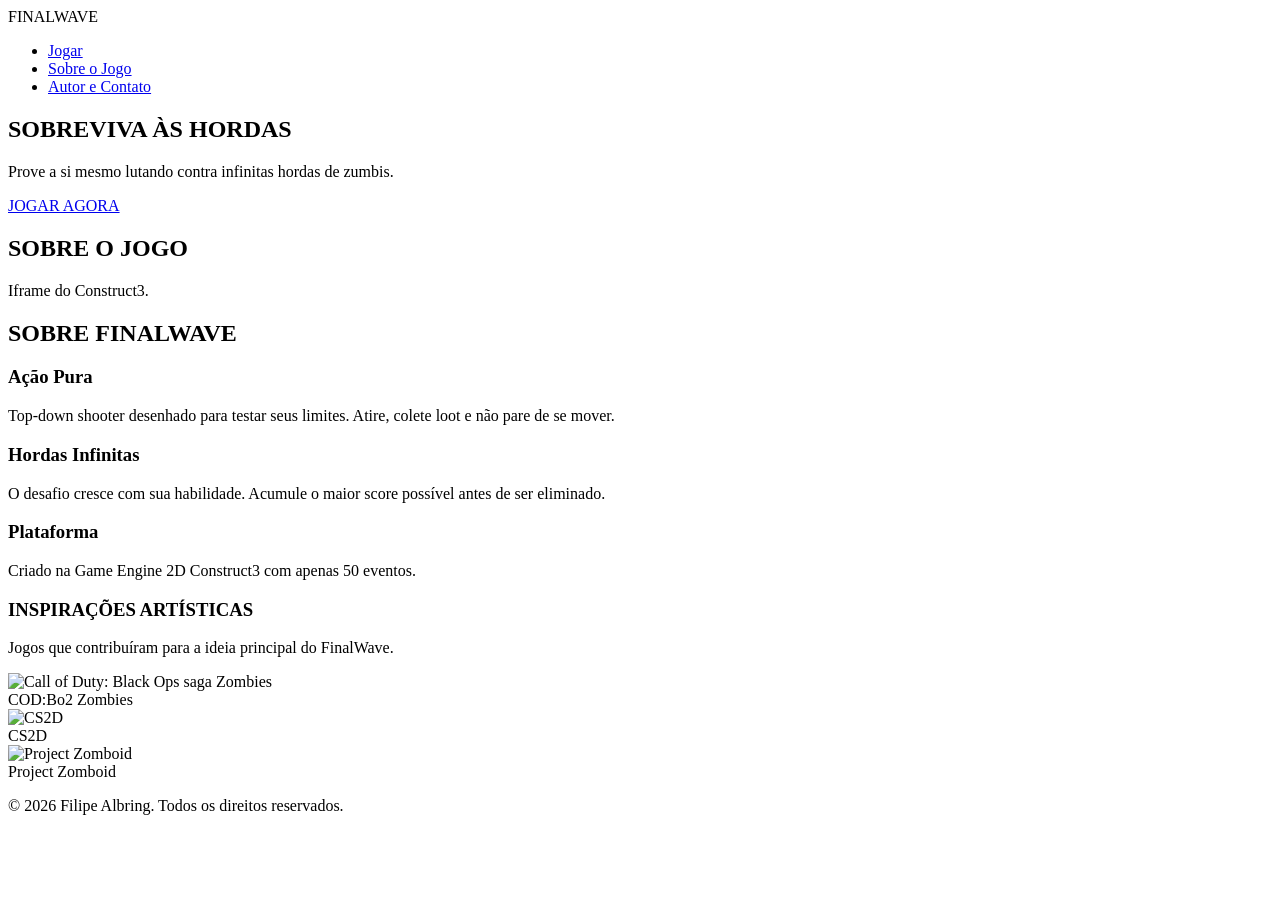
==== index.html @ 2863a425 "Add files via upload" ====
<!DOCTYPE html>
<html lang="pt-BR">
<head>
    <meta charset="UTF-8">
    <meta name="viewport" content="width=device-width, initial-scale=1.0">
    <title>FinalWave - Sobrevivência Infinita</title>
    <link rel="stylesheet" href="css/style.css">
</head>
<body>

    <header id="menu-superior">
        <div class="logo">FINAL<span>WAVE</span></div>
        <nav>
            <ul>
                <li><a href="#jogar">Jogar</a></li>
                <li><a href="#sobre">Sobre o Jogo</a></li>
                <li><a href="autor.html">Autor e Contato</a></li>
            </ul>
        </nav>
    </header>

    <section id="inicio" class="hero">
        <div class="hero-content">
            <h1>SOBREVIVA ÀS HORDAS</h1>
            <p>Prove a si mesmo lutando contra infinitas hordas de zumbis.</p>
        </div>
        
        <div id="btn-container" class="cta-container">
            <a href="#jogar" class="btn-jogar">JOGAR AGORA</a>
        </div>
    </section>

    <section id="jogar" class="secao-jogo">
        <h2>SOBRE O JOGO</h2>
        <div class="iframe-container">
            <p class="placeholder-texto">Iframe do Construct3.</p>
            </div>
    </section>

    <section id="sobre" class="secao-sobre">
        <h2>SOBRE FINALWAVE</h2>
        <div class="cards-container">
            <div class="card">
                <h3>Ação Pura</h3>
                <p>Top-down shooter desenhado para testar seus limites. Atire, colete loot e não pare de se mover.</p>
            </div>
            <div class="card">
                <h3>Hordas Infinitas</h3>
                <p>O desafio cresce com sua habilidade. Acumule o maior score possível antes de ser eliminado.</p>
            </div>
            <div class="card">
                <h3>Plataforma</h3>
                <p>Criado na Game Engine 2D Construct3 com apenas 50 eventos.</p>
            </div>
        </div>

        <div class="inspiracoes-header">
            <h3>INSPIRAÇÕES ARTÍSTICAS</h3>
            <p>Jogos que contribuíram para a ideia principal do FinalWave.</p>
        </div>

        <div class="galeria-inspiracoes">
            <div class="card-img">
                <img src="imgs/bo2z.png" alt="Call of Duty: Black Ops saga Zombies">
                <div class="legenda">COD:Bo2 Zombies</div>
            </div>

            <div class="card-img">
                <img src="imgs/CS2D.jpg" alt="CS2D">
                <div class="legenda">CS2D</div>
            </div>

            <div class="card-img">
                <img src="imgs/pZomboid.jpg" alt="Project Zomboid">
                <div class="legenda">Project Zomboid</div>
            </div>
        </div>
    </section>

    </section>
    <footer>
        <p>&copy; 2026 Filipe Albring. Todos os direitos reservados.</p>
    </footer>

    <script src="javascript/script.js"></script>
</body>
</html>
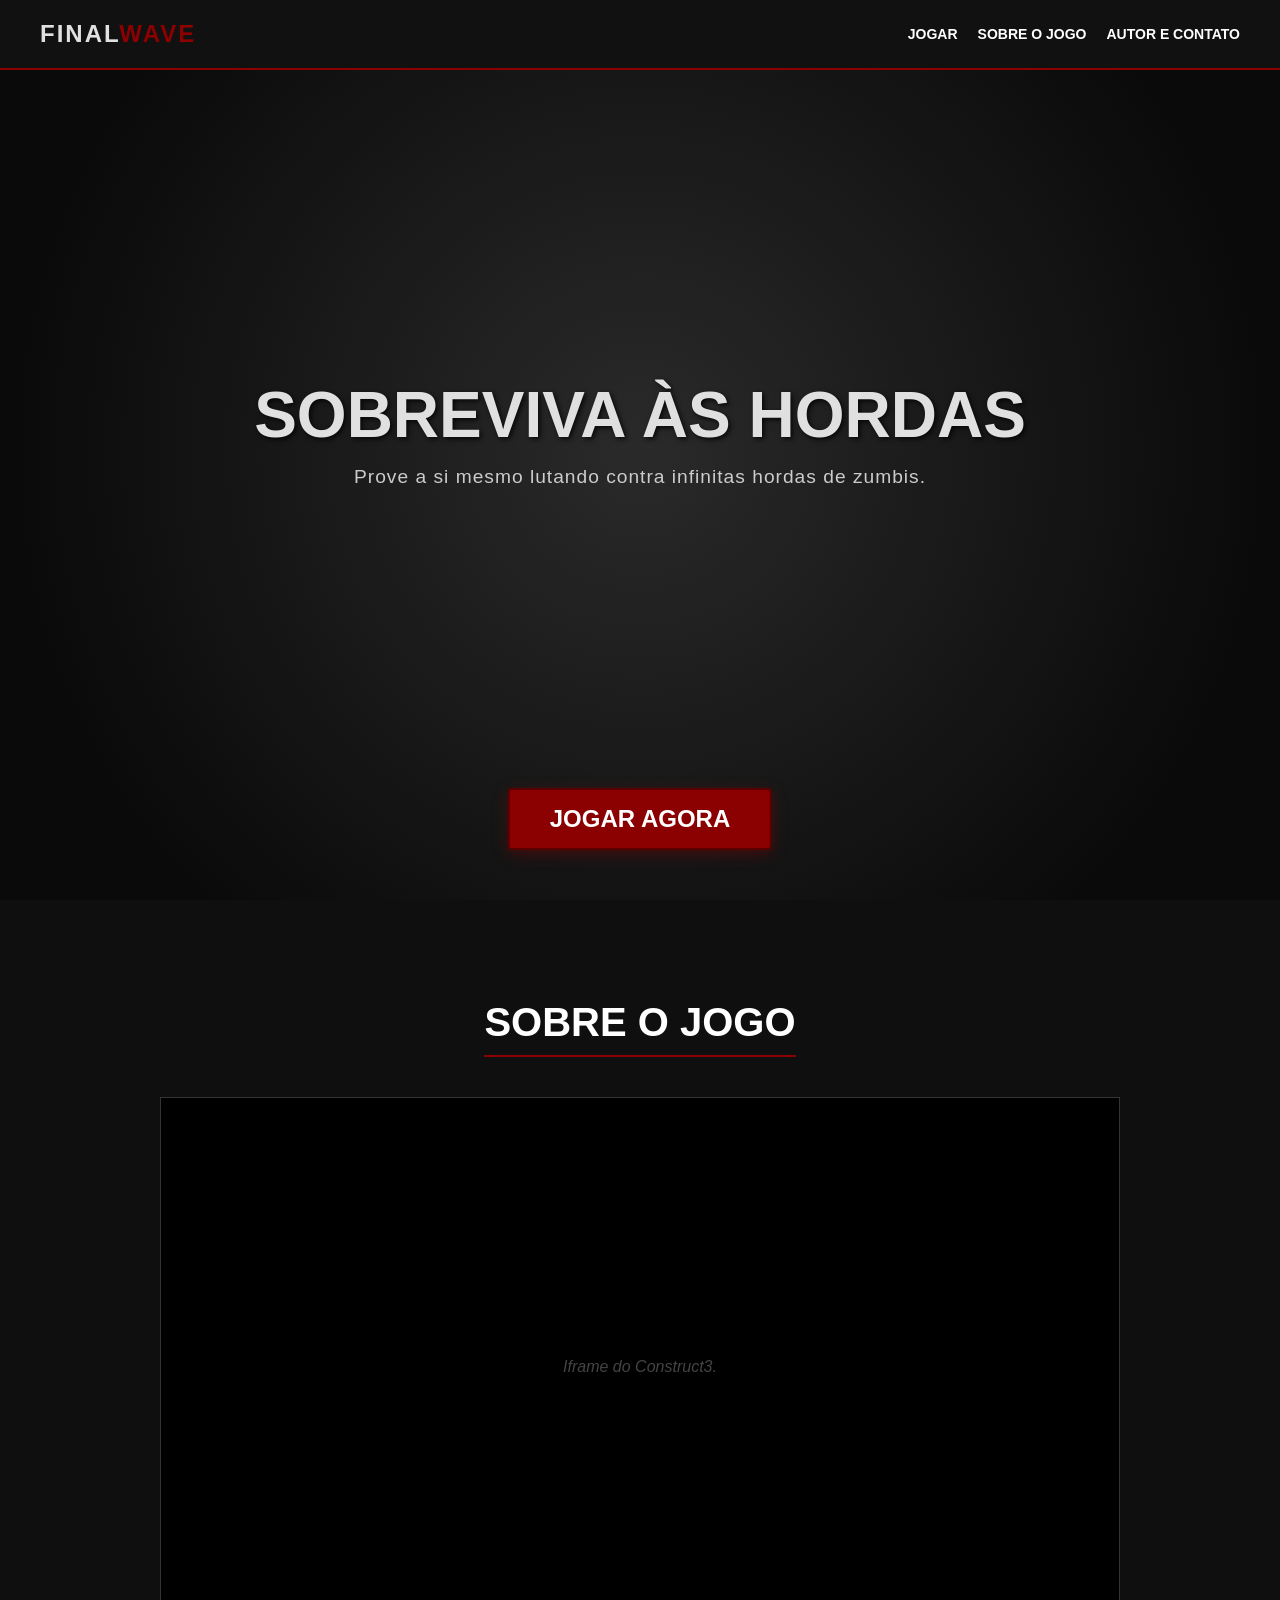
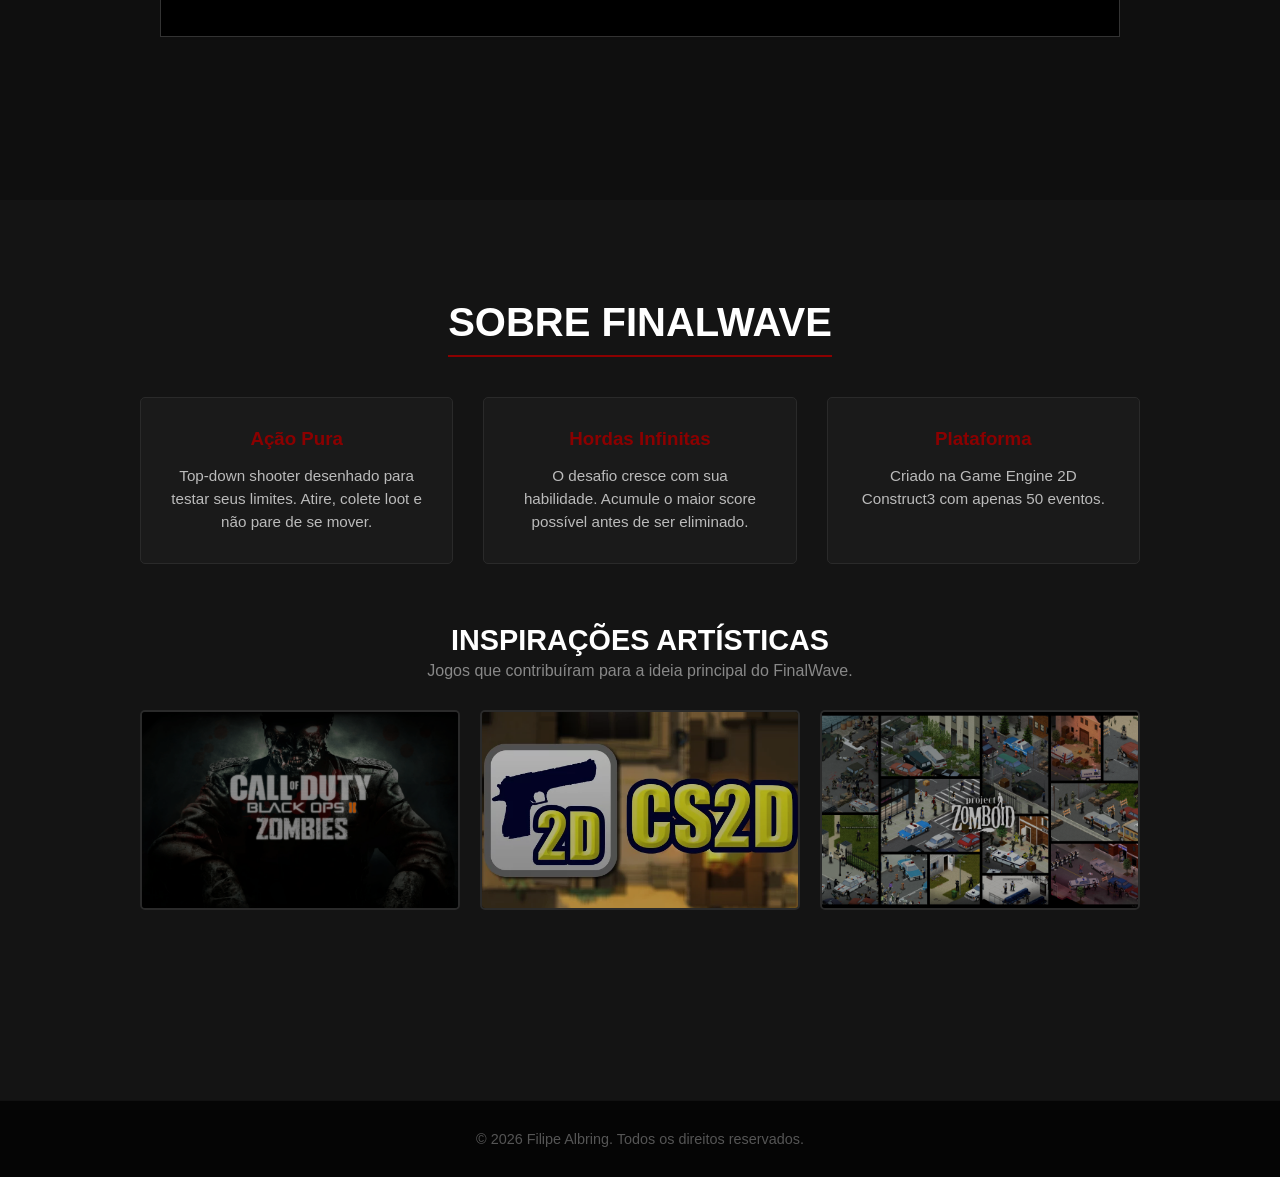
==== commit cb34d102: "Add files via upload" ====
--- a/index.html
+++ b/index.html
@@ -13,7 +13,7 @@
         <nav>
             <ul>
                 <li><a href="#jogar">Jogar</a></li>
-                <li><a href="#sobre">Sobre o Jogo</a></li>
+                <li><a href="#sobre.html">Sobre o Jogo</a></li>
                 <li><a href="autor.html">Autor e Contato</a></li>
             </ul>
         </nav>
--- a/css/style.css
+++ b/css/style.css
@@ -0,0 +1,374 @@
+/* Padronizar margens em diferentes navegadores */
+* {
+    margin: 0;
+    padding: 0;
+    box-sizing: border-box;
+    font-family: 'Segoe UI', Tahoma, Geneva, Verdana, sans-serif; /* provavelmente será trocado depois */
+}
+
+/* Habilita o scroll suave ao clicar nos links do menu */
+html {
+    scroll-behavior: smooth;
+    background-color: #0a0a0a; /* Fundo quase preto */
+    color: #e0e0e0;
+}
+
+/* --- HEADER / MENU --- */
+#menu-superior {
+    position: fixed; /* Fixa no topo */
+    top: 0;
+    left: 0;
+    width: 100%;
+    height: 70px;
+    background-color: #111;
+    border-bottom: 2px solid #8b0000; /* Linha vermelho sangue */
+    display: flex;
+    justify-content: space-between;
+    align-items: center;
+    padding: 0 40px;
+    z-index: 1000; /* Garante que fique acima dos outros elementos */
+}
+
+.logo {
+    font-size: 24px;
+    font-weight: 900;
+    letter-spacing: 2px;
+}
+
+.logo span {
+    color: #8b0000; /* Destaque vermelho na palavra WAVE */
+}
+
+nav ul {
+    list-style: none;
+    display: flex;
+    gap: 20px;
+}
+
+nav ul li a {
+    color: #fff;
+    text-decoration: none;
+    font-weight: bold;
+    text-transform: uppercase;
+    font-size: 14px;
+    transition: color 0.2s;
+}
+
+nav ul li a:hover {
+    color: #8b0000;
+}
+
+/* --- PRIMEIRA TELA (HERO) --- */
+.hero {
+    height: 100vh; /* Ocupa 100% da altura da tela */
+    display: flex;
+    flex-direction: column;
+    justify-content: center;
+    align-items: center;
+    text-align: center;
+    position: relative;
+    /* Fundo escuro simples. Vai ser trocado por uma imagem do jogo */
+    background: radial-gradient(circle, #2a2a2a 0%, #0a0a0a 80%);
+    padding-top: 70px; /* Compensa a altura do header fixo */
+}
+
+.hero-content h1 {
+    font-size: 4rem;
+    text-transform: uppercase;
+    margin-bottom: 10px;
+    text-shadow: 2px 2px 5px rgba(0,0,0,0.8);
+}
+
+.hero-content p {
+    font-size: 1.2rem;
+    color: #aaa;
+    /*max-width: 600px;*/ /* estava atrapalhando a centralização do texto */
+
+}
+
+/* --- BOTÃO JOGAR --- */
+.cta-container {
+    position: absolute;
+    bottom: 50px; /* Começa no centro inferior da primeira tela */
+    left: 50%;
+    transform: translateX(-50%);
+    z-index: 999;
+}
+
+/* Classe adicionada via JavaScript quando o usuário dá scroll */
+.cta-container.fixado-topo {
+    position: fixed;
+    top: 85px; /* Fica logo abaixo do header (70px + 15px de margem) */
+    bottom: auto;
+}
+
+.btn-jogar {
+    background-color: #8b0000;
+    color: white;
+    padding: 15px 40px;
+    font-size: 1.5rem;
+    font-weight: 900;
+    text-decoration: none;
+    border: 2px solid #5a0000;
+    border-radius: 4px;
+    text-transform: uppercase;
+    box-shadow: 0 4px 15px rgba(139, 0, 0, 0.4);
+    transition: background-color 0.2s, transform 0.1s;
+    display: inline-block;
+}
+
+.btn-jogar:hover {
+    background-color: #a00000;
+    transform: scale(1.05);
+}
+
+/* --- SEÇÕES: JOGAR E SOBRE --- */
+section {
+    min-height: 100vh;
+    padding: 100px 20px;
+    display: flex;
+    flex-direction: column;
+    align-items: center;
+}
+
+section h2 {
+    font-size: 2.5rem;
+    margin-bottom: 40px;
+    color: #fff;
+    border-bottom: 2px solid #8b0000;
+    padding-bottom: 10px;
+}
+
+/* Área reservada para o iframe do Construct 3 */
+.secao-jogo {
+    background-color: #0f0f0f;
+}
+
+.iframe-container {
+    width: 100%;
+    max-width: 960px; 
+    height: 540px;
+    background-color: #000;
+    border: 1px solid #333;
+    display: flex;
+    justify-content: center;
+    align-items: center;
+}
+
+.placeholder-texto {
+    color: #444;
+    font-style: italic;
+}
+
+/* Cards informativos na seção sobre */
+.secao-sobre {
+    background-color: #141414;
+}
+
+.cards-container {
+    display: flex;
+    gap: 30px;
+    max-width: 1000px;
+    flex-wrap: wrap; /* Permite quebrar linha em telas menores */
+    justify-content: center;
+}
+
+.card {
+    background-color: #1a1a1a;
+    border: 1px solid #2a2a2a;
+    padding: 30px;
+    border-radius: 5px;
+    flex: 1;
+    min-width: 250px;
+    text-align: center;
+}
+
+.card h3 {
+    color: #8b0000;
+    margin-bottom: 15px;
+}
+
+.card p {
+    color: #bbb;
+    font-size: 0.95rem;
+    line-height: 1.5;
+}
+
+/* --- GALERIA DE INSPIRAÇÕES --- */
+.inspiracoes-header {
+    text-align: center;
+    margin-top: 60px; /* Separa dos cards de texto */
+    margin-bottom: 30px;
+    width: 100%;
+}
+
+.inspiracoes-header h3 {
+    color: #fff;
+    font-size: 1.8rem;
+    text-transform: uppercase;
+}
+
+.inspiracoes-header p {
+    color: #888;
+    margin-top: 5px;
+    font-size: 1rem;
+}
+
+.galeria-inspiracoes {
+    display: flex;
+    gap: 20px;
+    max-width: 1000px;
+    width: 100%;
+    flex-wrap: wrap;
+    justify-content: center;
+}
+
+.card-img {
+    position: relative;
+    background-color: #000;
+    border: 2px solid #2a2a2a;
+    border-radius: 5px;
+    overflow: hidden; /* Garante que a imagem não vaze ao dar zoom */
+    flex: 1;
+    min-width: 280px; /* Largura mínima para telas menores */
+    height: 200px; /* Altura fixa para manter o padrão */
+    cursor: crosshair; /* Cursor agressivo combinando com o tema shooter */
+}
+
+/* Configuração da imagem dentro do card */
+.card-img img {
+    width: 100%;
+    height: 100%;
+    object-fit: cover; /* Corta a imagem para preencher o espaço sem distorcer */
+    transition: transform 0.3s ease, opacity 0.3s ease;
+    opacity: 0.7; /* Imagem um pouco escura por padrão */
+}
+
+/* Efeito ao passar o mouse (Hover) */
+.card-img:hover img {
+    transform: scale(1.1); /* Zoom de 10% */
+    opacity: 1; /* Revela a cor original */
+}
+
+.card-img:hover {
+    border-color: #8b0000; /* Borda fica vermelha */
+    box-shadow: 0 0 15px rgba(139, 0, 0, 0.3);
+}
+
+/* Legenda sobre a imagem */
+.legenda {
+    position: absolute;
+    bottom: -40px; /* Esconde a legenda inicialmente */
+    left: 0;
+    width: 100%;
+    background: rgba(0, 0, 0, 0.8);
+    color: #fff;
+    text-align: center;
+    padding: 10px;
+    font-weight: bold;
+    text-transform: uppercase;
+    border-top: 1px solid #8b0000;
+    transition: bottom 0.3s ease; /* Animação de subida */
+}
+
+.card-img:hover .legenda {
+    bottom: 0; /* A legenda sobe ao passar o mouse */
+}
+
+/* Pagina sobre */
+/* --- AJUSTE DE ALINHAMENTO NA INDEX (HERO SECTION) --- */
+.hero-content {
+    display: flex;
+    flex-direction: column;
+    align-items: center; /* Garante que tudo fique no centro horizontal */
+    text-align: center;
+}
+
+.hero-content p {
+    margin: 0 auto; /* Centraliza o bloco de texto se ele tiver max-width */
+    line-height: 1.6;
+    letter-spacing: 1px;
+    color: #ccc;
+}
+
+/* --- ESTILOS PARA A PÁGINA AUTOR --- */
+
+/* Posicionamento do botão Jogar na página de autor */
+.cta-fixo-autor {
+    display: flex;
+    justify-content: center;
+    padding-top: 100px; /* Espaço para não ficar colado no header */
+    margin-bottom: 50px;
+}
+
+.container-contato {
+    min-height: 60vh;
+    display: flex;
+    justify-content: center;
+    align-items: center;
+    padding: 20px;
+}
+
+.perfil-card {
+    background-color: #1a1a1a;
+    border: 1px solid #8b0000;
+    padding: 40px;
+    border-radius: 8px;
+    max-width: 500px;
+    width: 100%;
+    text-align: center;
+    box-shadow: 0 10px 30px rgba(0,0,0,0.5);
+}
+
+.perfil-card h1 {
+    color: #fff;
+    margin-bottom: 15px;
+    text-transform: uppercase;
+}
+
+.bio {
+    color: #aaa;
+    margin-bottom: 30px;
+}
+
+/* Lista de links de contato */
+.links-contato {
+    display: flex;
+    flex-direction: column;
+    gap: 15px;
+}
+
+.item-contato {
+    display: flex;
+    align-items: center;
+    justify-content: center;
+    gap: 15px;
+    background-color: #222;
+    padding: 15px;
+    border-radius: 5px;
+    color: #fff;
+    text-decoration: none;
+    border: 1px solid transparent;
+    transition: all 0.3s ease;
+}
+
+.item-contato i {
+    font-size: 1.2rem;
+    color: #8b0000;
+}
+
+.item-contato:hover {
+    background-color: #2a2a2a;
+    border-color: #8b0000;
+    transform: translateY(-3px);
+}
+
+/* --- RODAPÉ --- */
+footer {
+    text-align: center;
+    padding: 30px;
+    background-color: #050505;
+    color: #555;
+    font-size: 0.9rem;
+    border-top: 1px solid #111;
+}
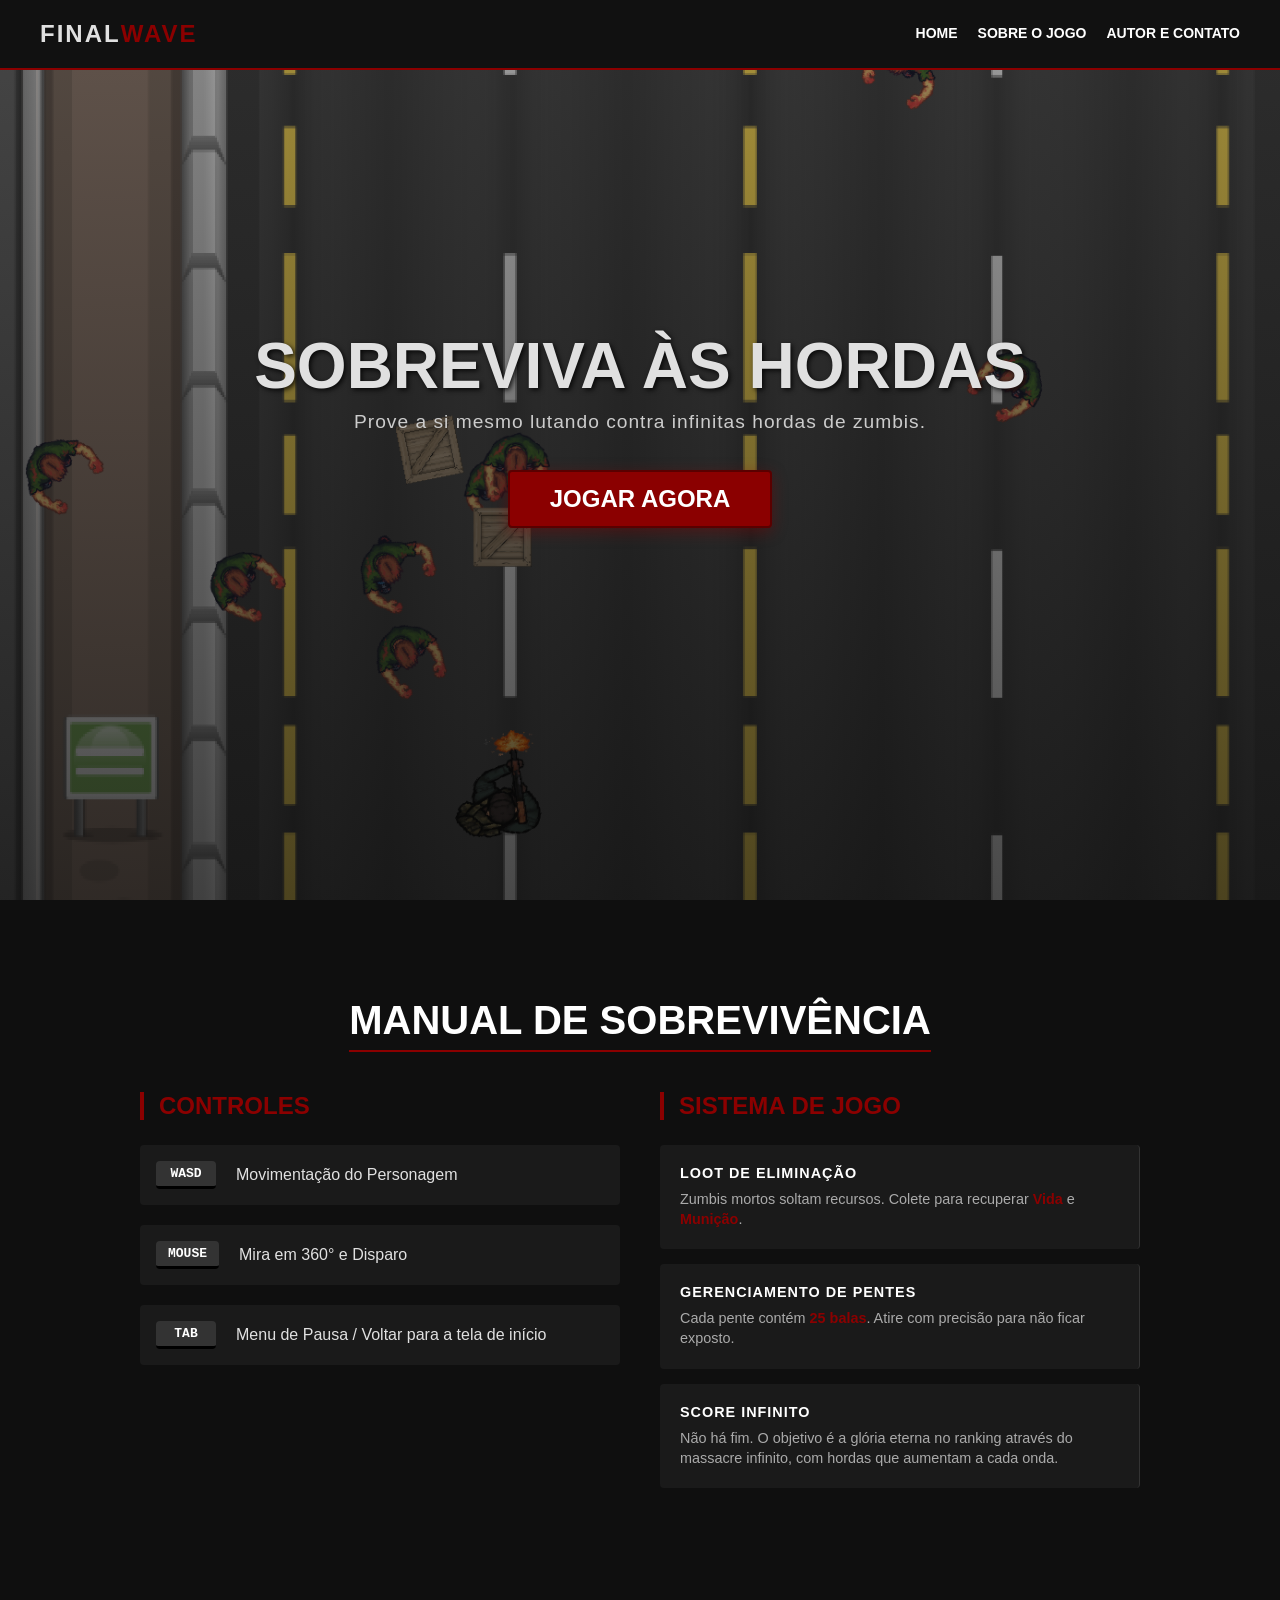
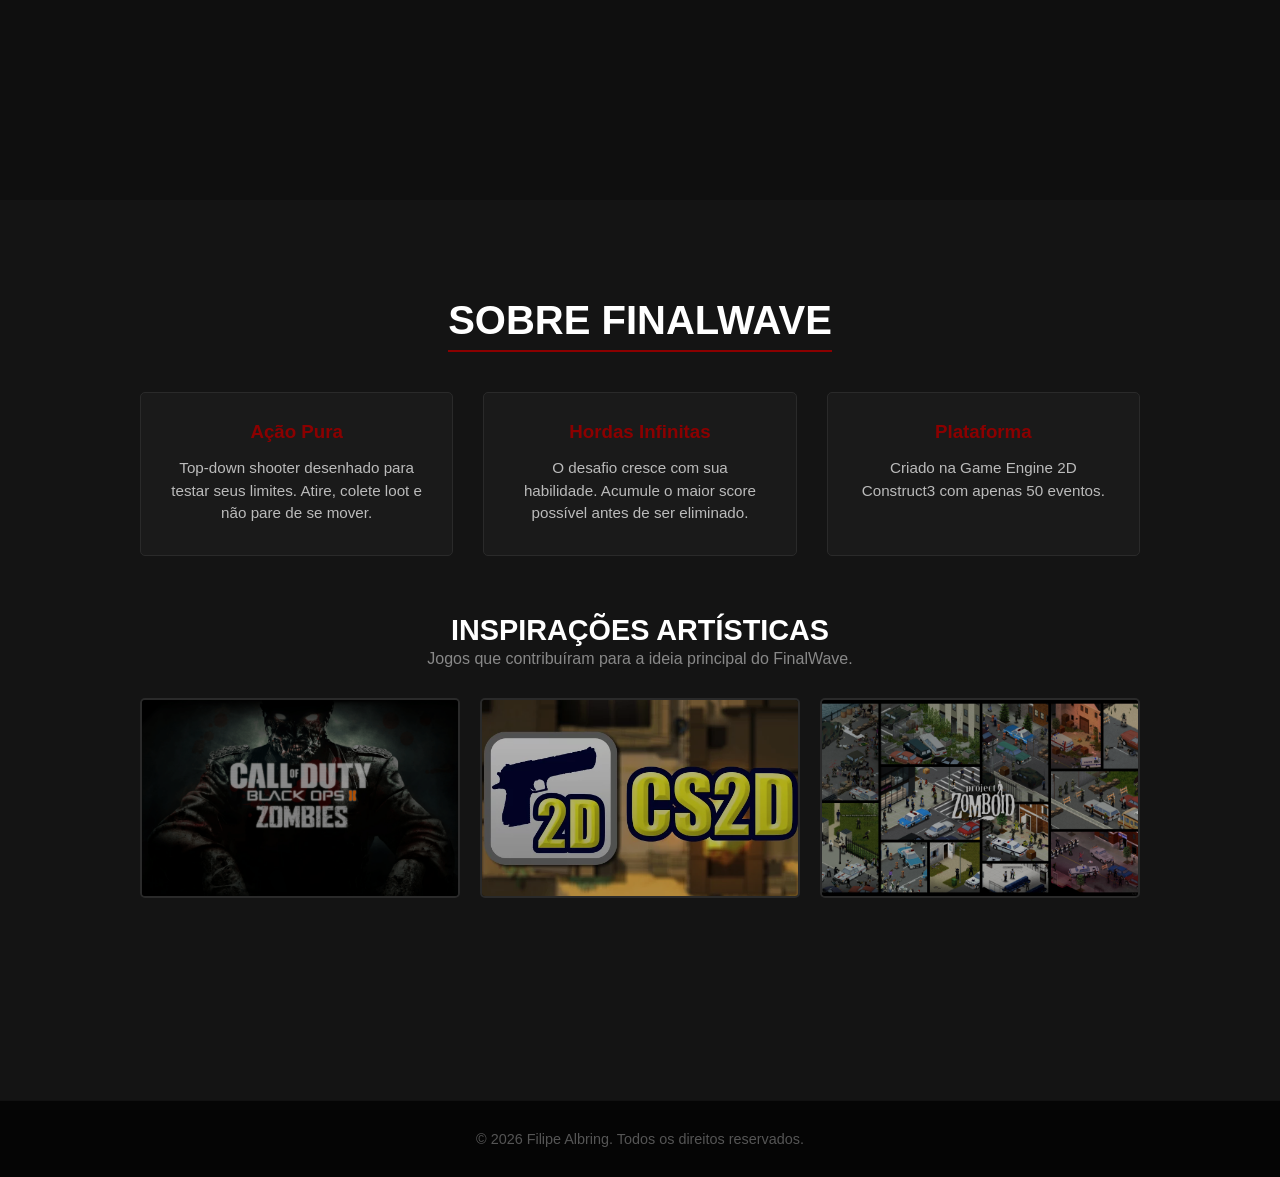
==== commit 7ee32cac: "commit completo" ====
--- a/index.html
+++ b/index.html
@@ -4,7 +4,8 @@
     <meta charset="UTF-8">
     <meta name="viewport" content="width=device-width, initial-scale=1.0">
     <title>FinalWave - Sobrevivência Infinita</title>
-    <link rel="stylesheet" href="css/style.css">
+    <link rel="stylesheet" href="css/style.css?v=8">
+    <link rel="icon" href="imgs/fw.png" type="image/x-icon">
 </head>
 <body>
 
@@ -12,29 +13,63 @@
         <div class="logo">FINAL<span>WAVE</span></div>
         <nav>
             <ul>
-                <li><a href="#jogar">Jogar</a></li>
-                <li><a href="#sobre.html">Sobre o Jogo</a></li>
+                <li><a href="index.html">Home</a></li>
+                <li><a href="#sobre">Sobre o Jogo</a></li>
                 <li><a href="autor.html">Autor e Contato</a></li>
             </ul>
         </nav>
     </header>
 
     <section id="inicio" class="hero">
+        <div class="hero-bg hero-bg-a" aria-hidden="true"></div>
+        <div class="hero-bg hero-bg-b" aria-hidden="true"></div>
         <div class="hero-content">
             <h1>SOBREVIVA ÀS HORDAS</h1>
             <p>Prove a si mesmo lutando contra infinitas hordas de zumbis.</p>
-        </div>
         
-        <div id="btn-container" class="cta-container">
-            <a href="#jogar" class="btn-jogar">JOGAR AGORA</a>
+        
+            <div id="btn-container" class="cta-container">
+                <a href="game/index.html" target="_blank" class="btn-jogar">JOGAR AGORA</a>
+            </div>
         </div>
     </section>
 
-    <section id="jogar" class="secao-jogo">
-        <h2>SOBRE O JOGO</h2>
-        <div class="iframe-container">
-            <p class="placeholder-texto">Iframe do Construct3.</p>
+    <section id="jogar" class="secao-comandos">
+        <h2>MANUAL DE SOBREVIVÊNCIA</h2>
+        
+        <div class="grid-guia">
+            <div class="bloco-guia">
+                <h3>CONTROLES</h3>
+                <div class="controle-item">
+                    <span class="tecla">WASD</span>
+                    <p>Movimentação do Personagem</p>
+                </div>
+                <div class="controle-item">
+                    <span class="tecla">MOUSE</span>
+                    <p>Mira em 360° e Disparo</p>
+                </div>
+                <div class="controle-item">
+                    <span class="tecla">TAB</span>
+                    <p>Menu de Pausa / Voltar para a tela de início</p>
+                </div>
             </div>
+
+            <div class="bloco-guia">
+                <h3>SISTEMA DE JOGO</h3>
+                <div class="mecanica-card">
+                    <h4>LOOT DE ELIMINAÇÃO</h4>
+                    <p>Zumbis mortos soltam recursos. Colete para recuperar <strong>Vida</strong> e <strong>Munição</strong>.</p>
+                </div>
+                <div class="mecanica-card">
+                    <h4>GERENCIAMENTO DE PENTES</h4>
+                    <p>Cada pente contém <strong>25 balas</strong>. Atire com precisão para não ficar exposto.</p>
+                </div>
+                <div class="mecanica-card">
+                    <h4>SCORE INFINITO</h4>
+                    <p>Não há fim. O objetivo é a glória eterna no ranking através do massacre infinito, com hordas que aumentam a cada onda.</p>
+                </div>
+            </div>
+        </div>
     </section>
 
     <section id="sobre" class="secao-sobre">
@@ -76,12 +111,10 @@
             </div>
         </div>
     </section>
-
-    </section>
     <footer>
         <p>&copy; 2026 Filipe Albring. Todos os direitos reservados.</p>
     </footer>
 
-    <script src="javascript/script.js"></script>
+    <script src="javascript/script.js?v=3"></script>
 </body>
-</html>+</html>
--- a/css/style.css
+++ b/css/style.css
@@ -4,13 +4,18 @@
     padding: 0;
     box-sizing: border-box;
     font-family: 'Segoe UI', Tahoma, Geneva, Verdana, sans-serif; /* provavelmente será trocado depois */
-}
-
-/* Habilita o scroll suave ao clicar nos links do menu */
+}
+
+:root {
+    --fonte-titulo: "Agency FB", "Arial Narrow", "Segoe UI", Tahoma, Geneva, Verdana, sans-serif;
+}
+
+/* Habilita o scroll suave ao clicar nos links do menu */
 html {
     scroll-behavior: smooth;
-    background-color: #0a0a0a; /* Fundo quase preto */
+    background-color: #0a0a0a;
     color: #e0e0e0;
+    scroll-padding-top: 70px; /* Força a âncora a parar abaixo do menu */
 }
 
 /* --- HEADER / MENU --- */
@@ -29,15 +34,34 @@
     z-index: 1000; /* Garante que fique acima dos outros elementos */
 }
 
-.logo {
-    font-size: 24px;
-    font-weight: 900;
-    letter-spacing: 2px;
-}
-
-.logo span {
-    color: #8b0000; /* Destaque vermelho na palavra WAVE */
-}
+.logo {
+    display: inline-flex;
+    align-items: baseline;
+    font-size: 24px;
+    font-weight: 900;
+    letter-spacing: 2px;
+    line-height: 1;
+}
+
+.logo,
+h1,
+h2,
+h3,
+h4,
+.btn-jogar,
+.btn-gigante,
+.legenda {
+    font-family: var(--fonte-titulo);
+}
+
+.logo span {
+    font-family: inherit;
+    font-size: inherit;
+    font-weight: inherit;
+    letter-spacing: inherit;
+    line-height: inherit;
+    color: #8b0000; /* Destaque vermelho na palavra WAVE */
+}
 
 nav ul {
     list-style: none;
@@ -45,82 +69,124 @@
     gap: 20px;
 }
 
-nav ul li a {
-    color: #fff;
-    text-decoration: none;
-    font-weight: bold;
-    text-transform: uppercase;
-    font-size: 14px;
-    transition: color 0.2s;
-}
+nav ul li a {
+    color: #fff;
+    text-decoration: none;
+    font-weight: bold;
+    text-transform: uppercase;
+    font-size: 14px;
+    display: flex;
+    align-items: center;
+    justify-content: center;
+    text-align: center;
+    line-height: 1.1;
+    transition: color 0.2s;
+}
 
 nav ul li a:hover {
     color: #8b0000;
 }
 
 /* --- PRIMEIRA TELA (HERO) --- */
-.hero {
-    height: 100vh; /* Ocupa 100% da altura da tela */
-    display: flex;
-    flex-direction: column;
-    justify-content: center;
-    align-items: center;
-    text-align: center;
-    position: relative;
-    /* Fundo escuro simples. Vai ser trocado por uma imagem do jogo */
-    background: radial-gradient(circle, #2a2a2a 0%, #0a0a0a 80%);
-    padding-top: 70px; /* Compensa a altura do header fixo */
-}
-
-.hero-content h1 {
-    font-size: 4rem;
-    text-transform: uppercase;
-    margin-bottom: 10px;
-    text-shadow: 2px 2px 5px rgba(0,0,0,0.8);
-}
-
-.hero-content p {
-    font-size: 1.2rem;
-    color: #aaa;
-    /*max-width: 600px;*/ /* estava atrapalhando a centralização do texto */
-
-}
+.hero {
+    height: 100vh; /* Ocupa 100% da altura da tela */
+    display: flex;
+    flex-direction: column;
+    justify-content: center;
+    align-items: center;
+    text-align: center;
+    position: relative;
+    overflow: hidden;
+    background-color: #0a0a0a;
+    background-image:
+        linear-gradient(rgba(10, 10, 10, 0.35), rgba(10, 10, 10, 0.72)),
+        url("../imgs/fundo1.png");
+    background-position: center;
+    background-repeat: no-repeat;
+    background-size: cover;
+    padding-top: 70px; /* Compensa a altura do header fixo */
+}
+
+.hero-bg {
+    position: absolute;
+    inset: 0;
+    background-position: center;
+    background-repeat: no-repeat;
+    background-size: cover;
+    opacity: 0;
+    transition: opacity 1.4s ease-in-out;
+    z-index: 0;
+}
+
+.hero-bg.ativa {
+    opacity: 1;
+}
+
+.hero-content h1 {
+    font-size: 4rem;
+    text-transform: uppercase;
+    margin-bottom: 10px;
+    line-height: 0.95;
+    text-align: center;
+    text-shadow: 2px 2px 5px rgba(0,0,0,0.8);
+}
+
+.hero-content p {
+    font-size: 1.2rem;
+    color: #aaa;
+    text-align: center;
+    /*max-width: 600px;*/ /* estava atrapalhando a centralização do texto */
+
+}
 
 /* --- BOTÃO JOGAR --- */
-.cta-container {
-    position: absolute;
-    bottom: 50px; /* Começa no centro inferior da primeira tela */
+/* --- BOTÃO JOGAR --- */
+.cta-container {
+    width: 100%;
+    margin-top: 32px; /* Mantém o botão logo abaixo da descrição */
+    min-height: 64px; /* Reserva espaço quando o botão ficar fixo */
+    display: flex;
+    justify-content: center;
+    align-items: flex-start;
+}
+
+/* Agora aplicamos o fixed diretamente no botão, não no container inteiro */
+.cta-container.fixado-topo .btn-jogar {
+    position: fixed;
+    top: 85px; 
     left: 50%;
     transform: translateX(-50%);
     z-index: 999;
 }
 
-/* Classe adicionada via JavaScript quando o usuário dá scroll */
-.cta-container.fixado-topo {
-    position: fixed;
-    top: 85px; /* Fica logo abaixo do header (70px + 15px de margem) */
-    bottom: auto;
-}
-
-.btn-jogar {
-    background-color: #8b0000;
-    color: white;
-    padding: 15px 40px;
+.btn-jogar {
+    background-color: #8b0000;
+    color: white;
+    padding: 15px 40px;
     font-size: 1.5rem;
     font-weight: 900;
     text-decoration: none;
     border: 2px solid #5a0000;
-    border-radius: 4px;
-    text-transform: uppercase;
-    box-shadow: 0 4px 15px rgba(139, 0, 0, 0.4);
-    transition: background-color 0.2s, transform 0.1s;
-    display: inline-block;
-}
-
-.btn-jogar:hover {
-    background-color: #a00000;
-    transform: scale(1.05);
-}
+    border-radius: 4px;
+    text-transform: uppercase;
+    box-shadow: 0 4px 15px rgba(139, 0, 0, 0.4);
+    transition: background-color 0.2s, transform 0.1s;
+    display: inline-flex;
+    align-items: center;
+    justify-content: center;
+    text-align: center;
+    line-height: 1;
+    min-height: 58px;
+}
+
+.btn-jogar:hover {
+    background-color: #a00000;
+    transform: scale(1.05);
+}
+
+.cta-container.fixado-topo .btn-jogar:hover {
+    transform: translateX(-50%) scale(1.05);
+}
 
 /* --- SEÇÕES: JOGAR E SOBRE --- */
 section {
@@ -131,28 +197,124 @@
     align-items: center;
 }
 
-section h2 {
-    font-size: 2.5rem;
-    margin-bottom: 40px;
-    color: #fff;
-    border-bottom: 2px solid #8b0000;
-    padding-bottom: 10px;
-}
+section h2 {
+    font-size: 2.5rem;
+    margin-bottom: 40px;
+    color: #fff;
+    border-bottom: 2px solid #8b0000;
+    padding-bottom: 10px;
+    text-align: center;
+    line-height: 1;
+}
 
 /* Área reservada para o iframe do Construct 3 */
 .secao-jogo {
     background-color: #0f0f0f;
 }
 
-.iframe-container {
-    width: 100%;
-    max-width: 960px; 
-    height: 540px;
-    background-color: #000;
-    border: 1px solid #333;
-    display: flex;
-    justify-content: center;
-    align-items: center;
+/* --- NOVA ÁREA DE JOGO (Link Direto) --- */
+.jogar-direto-container {
+    background-color: #1a1a1a;
+    border: 1px solid #2a2a2a;
+    padding: 60px 40px;
+    border-radius: 8px;
+    text-align: center;
+    max-width: 600px;
+    width: 100%;
+    box-shadow: 0 10px 30px rgba(0,0,0,0.5);
+}
+
+.jogar-direto-container p {
+    color: #aaa;
+    font-size: 1.1rem;
+    margin-bottom: 30px;
+    line-height: 1.5;
+}
+
+.btn-gigante {
+    font-size: 1.8rem;
+    padding: 20px 50px;
+    display: inline-flex;
+    align-items: center;
+    justify-content: center;
+    text-align: center;
+    line-height: 1;
+    gap: 15px;
+}
+
+/* --- SEÇÃO DE COMANDOS E MECÂNICAS --- */
+.secao-comandos {
+    background-color: #0f0f0f;
+    padding: 100px 20px;
+}
+
+.grid-guia {
+    display: grid;
+    grid-template-columns: repeat(auto-fit, minmax(300px, 1fr));
+    gap: 40px;
+    max-width: 1000px;
+    width: 100%;
+}
+
+.bloco-guia h3 {
+    color: #8b0000;
+    margin-bottom: 25px;
+    font-size: 1.5rem;
+    text-transform: uppercase;
+    border-left: 4px solid #8b0000;
+    padding-left: 15px;
+}
+
+/* Estilo das Teclas */
+.controle-item {
+    display: flex;
+    align-items: center;
+    gap: 20px;
+    margin-bottom: 20px;
+    background: #1a1a1a;
+    padding: 15px;
+    border-radius: 4px;
+    border: 1px solid transparent;
+    transition: transform 0.3s ease, box-shadow 0.3s ease, border-color 0.3s ease;
+}
+
+.tecla {
+    background: #333;
+    color: #fff;
+    padding: 5px 12px;
+    border-radius: 4px;
+    font-family: monospace;
+    font-weight: bold;
+    border-bottom: 3px solid #000;
+    min-width: 60px;
+    text-align: center;
+}
+
+/* Cards de Mecânicas */
+.mecanica-card {
+    background: #1a1a1a;
+    padding: 20px;
+    border-radius: 4px;
+    margin-bottom: 15px;
+    border-right: 1px solid #333;
+    transition: transform 0.3s ease, box-shadow 0.3s ease, border-color 0.3s ease;
+}
+
+.mecanica-card h4 {
+    color: #fff;
+    font-size: 0.9rem;
+    margin-bottom: 8px;
+    letter-spacing: 1px;
+}
+
+.mecanica-card p {
+    font-size: 0.9rem;
+    color: #aaa;
+    line-height: 1.4;
+}
+
+.mecanica-card strong {
+    color: #8b0000;
 }
 
 .placeholder-texto {
@@ -173,26 +335,36 @@
     justify-content: center;
 }
 
-.card {
-    background-color: #1a1a1a;
-    border: 1px solid #2a2a2a;
-    padding: 30px;
-    border-radius: 5px;
-    flex: 1;
-    min-width: 250px;
-    text-align: center;
-}
-
-.card h3 {
-    color: #8b0000;
-    margin-bottom: 15px;
-}
-
-.card p {
-    color: #bbb;
-    font-size: 0.95rem;
-    line-height: 1.5;
-}
+.card {
+    background-color: #1a1a1a;
+    border: 1px solid #2a2a2a;
+    padding: 30px;
+    border-radius: 5px;
+    flex: 1;
+    min-width: 250px;
+    text-align: center;
+    transition: transform 0.3s ease, box-shadow 0.3s ease, border-color 0.3s ease;
+}
+
+.card h3 {
+    color: #8b0000;
+    margin-bottom: 15px;
+    line-height: 1;
+}
+
+.card p {
+    color: #bbb;
+    font-size: 0.95rem;
+    line-height: 1.5;
+}
+
+.card:hover,
+.mecanica-card:hover,
+.controle-item:hover {
+    transform: scale(1.05);
+    border-color: #8b0000;
+    box-shadow: 0 0 18px rgba(139, 0, 0, 0.22);
+}
 
 /* --- GALERIA DE INSPIRAÇÕES --- */
 .inspiracoes-header {
@@ -202,11 +374,12 @@
     width: 100%;
 }
 
-.inspiracoes-header h3 {
-    color: #fff;
-    font-size: 1.8rem;
-    text-transform: uppercase;
-}
+.inspiracoes-header h3 {
+    color: #fff;
+    font-size: 1.8rem;
+    text-transform: uppercase;
+    line-height: 1;
+}
 
 .inspiracoes-header p {
     color: #888;
@@ -277,35 +450,51 @@
 
 /* Pagina sobre */
 /* --- AJUSTE DE ALINHAMENTO NA INDEX (HERO SECTION) --- */
-.hero-content {
+.hero-content {
+    display: flex;
+    flex-direction: column;
+    align-items: center; /* Garante que tudo fique no centro horizontal */
+    text-align: center;
+    position: relative;
+    z-index: 1;
+}
+
+.hero-content p {
+    margin: 0 auto; /* Centraliza o bloco de texto se ele tiver max-width */
+    max-width: 720px;
+    line-height: 1.6;
+    letter-spacing: 1px;
+    color: #ccc;
+}
+
+
+/* --- ESTILOS PARA A PÁGINA AUTOR --- */
+
+/* Transforma o botão em fixo permanentemente nesta página */
+/* --- ESTILOS PARA A PÁGINA AUTOR --- */
+
+/* Ajusta o layout para ser vertical e ocupar no mínimo a tela toda */
+body.pagina-autor {
+    padding-top: 170px; /* Empurra o conteúdo para baixo do botão fixo */
     display: flex;
     flex-direction: column;
-    align-items: center; /* Garante que tudo fique no centro horizontal */
-    text-align: center;
-}
-
-.hero-content p {
-    margin: 0 auto; /* Centraliza o bloco de texto se ele tiver max-width */
-    line-height: 1.6;
-    letter-spacing: 1px;
-    color: #ccc;
-}
-
-/* --- ESTILOS PARA A PÁGINA AUTOR --- */
-
-/* Posicionamento do botão Jogar na página de autor */
+    min-height: 100vh;
+}
+
+/* Mantém o botão sempre visível abaixo do header */
 .cta-fixo-autor {
+    position: fixed;
+    top: 85px;
+    left: 50%;
+    transform: translateX(-50%);
+    z-index: 999;
+}
+
+.container-contato {
+    flex: 1; /* Ocupa o espaço entre o topo e o footer */
     display: flex;
     justify-content: center;
-    padding-top: 100px; /* Espaço para não ficar colado no header */
-    margin-bottom: 50px;
-}
-
-.container-contato {
-    min-height: 60vh;
-    display: flex;
-    justify-content: center;
-    align-items: center;
+    align-items: flex-start; /* Evita que o card estique verticalmente */
     padding: 20px;
 }
 
@@ -318,20 +507,23 @@
     width: 100%;
     text-align: center;
     box-shadow: 0 10px 30px rgba(0,0,0,0.5);
-}
-
-.perfil-card h1 {
-    color: #fff;
-    margin-bottom: 15px;
-    text-transform: uppercase;
-}
+    height: auto; /* O card terá o tamanho exato do conteúdo */
+}
+
+/* Estilos internos do card permanecem iguais */
+.perfil-card h1 {
+    color: #fff;
+    margin-bottom: 15px;
+    text-transform: uppercase;
+    line-height: 1;
+}
 
 .bio {
     color: #aaa;
     margin-bottom: 30px;
-}
-
-/* Lista de links de contato */
+    line-height: 1.5;
+}
+
 .links-contato {
     display: flex;
     flex-direction: column;
@@ -352,11 +544,6 @@
     transition: all 0.3s ease;
 }
 
-.item-contato i {
-    font-size: 1.2rem;
-    color: #8b0000;
-}
-
 .item-contato:hover {
     background-color: #2a2a2a;
     border-color: #8b0000;
@@ -364,11 +551,74 @@
 }
 
 /* --- RODAPÉ --- */
-footer {
-    text-align: center;
-    padding: 30px;
-    background-color: #050505;
-    color: #555;
-    font-size: 0.9rem;
-    border-top: 1px solid #111;
-}+footer {
+    text-align: center;
+    padding: 30px;
+    background-color: #050505;
+    color: #555;
+    font-size: 0.9rem;
+    border-top: 1px solid #111;
+    width: 100%;
+}
+
+body.pagina-autor .container-contato {
+    flex: 0 0 auto;
+}
+
+body.pagina-autor footer {
+    margin-top: auto;
+}
+
+@media (max-width: 640px) {
+    html {
+        scroll-padding-top: 118px;
+    }
+
+    #menu-superior {
+        height: auto;
+        flex-direction: column;
+        justify-content: center;
+        gap: 10px;
+        padding: 10px 14px 12px;
+    }
+
+    .logo {
+        width: 100%;
+        justify-content: center;
+        font-size: 22px;
+        letter-spacing: 1px;
+    }
+
+    nav {
+        width: 100%;
+    }
+
+    nav ul {
+        width: 100%;
+        display: grid;
+        grid-template-columns: repeat(3, minmax(0, 1fr));
+        gap: 10px;
+    }
+
+    nav ul li a {
+        display: flex;
+        align-items: center;
+        justify-content: center;
+        font-size: 12px;
+        line-height: 1.15;
+        text-align: center;
+    }
+
+    .hero {
+        padding-top: 118px;
+    }
+
+    .cta-container.fixado-topo .btn-jogar,
+    .cta-fixo-autor {
+        top: 133px;
+    }
+
+    body.pagina-autor {
+        padding-top: 218px;
+    }
+}
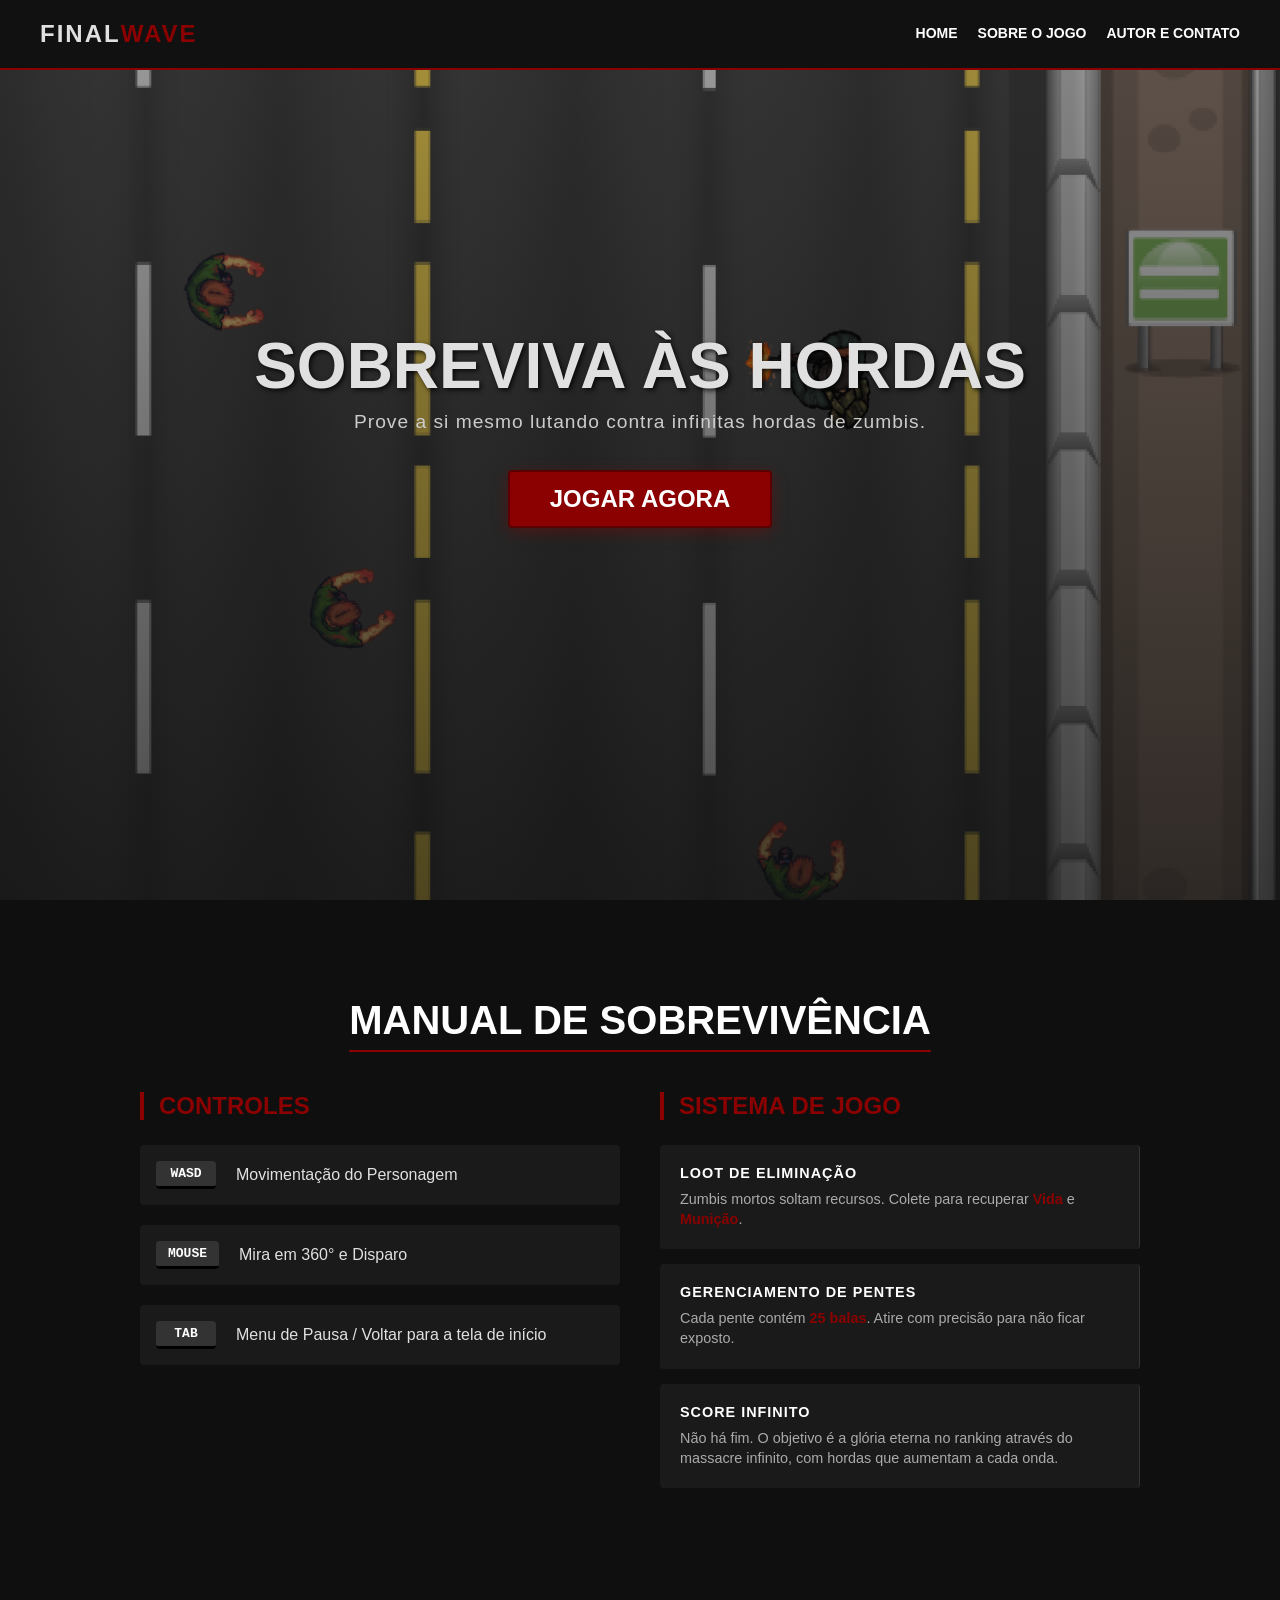
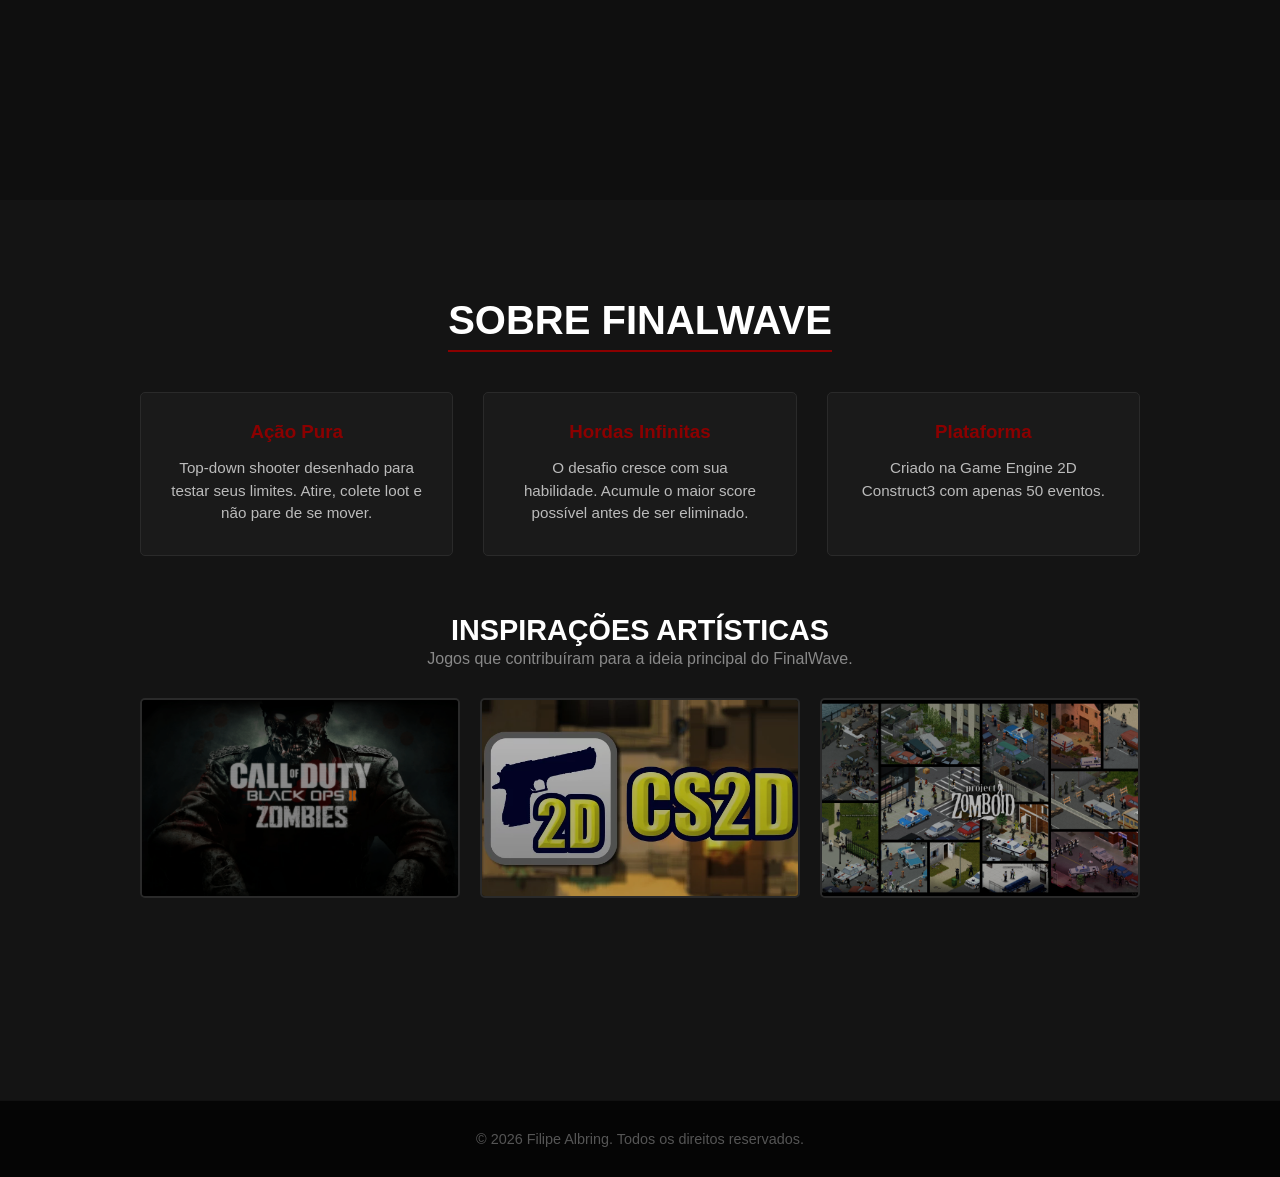
==== commit 3723618a: "Add files via upload" ====
--- a/index.html
+++ b/index.html
@@ -4,8 +4,8 @@
     <meta charset="UTF-8">
     <meta name="viewport" content="width=device-width, initial-scale=1.0">
     <title>FinalWave - Sobrevivência Infinita</title>
-    <link rel="stylesheet" href="css/style.css?v=8">
-    <link rel="icon" href="imgs/fw.png" type="image/x-icon">
+    <link rel="stylesheet" href="css/style.css?v=9">
+    <link rel="icon" href="imgs/fw.png" type="image/png">
 </head>
 <body>
 
@@ -29,9 +29,9 @@
         
         
             <div id="btn-container" class="cta-container">
-                <a href="game/index.html" target="_blank" class="btn-jogar">JOGAR AGORA</a>
-            </div>
-        </div>
+                <a href="game/index.html" target="_blank" rel="noopener noreferrer" class="btn-jogar">JOGAR AGORA</a>
+            </div>
+        </div>
     </section>
 
     <section id="jogar" class="secao-comandos">
@@ -115,6 +115,6 @@
         <p>&copy; 2026 Filipe Albring. Todos os direitos reservados.</p>
     </footer>
 
-    <script src="javascript/script.js?v=3"></script>
-</body>
-</html>
+    <script src="javascript/script.js?v=9"></script>
+</body>
+</html>
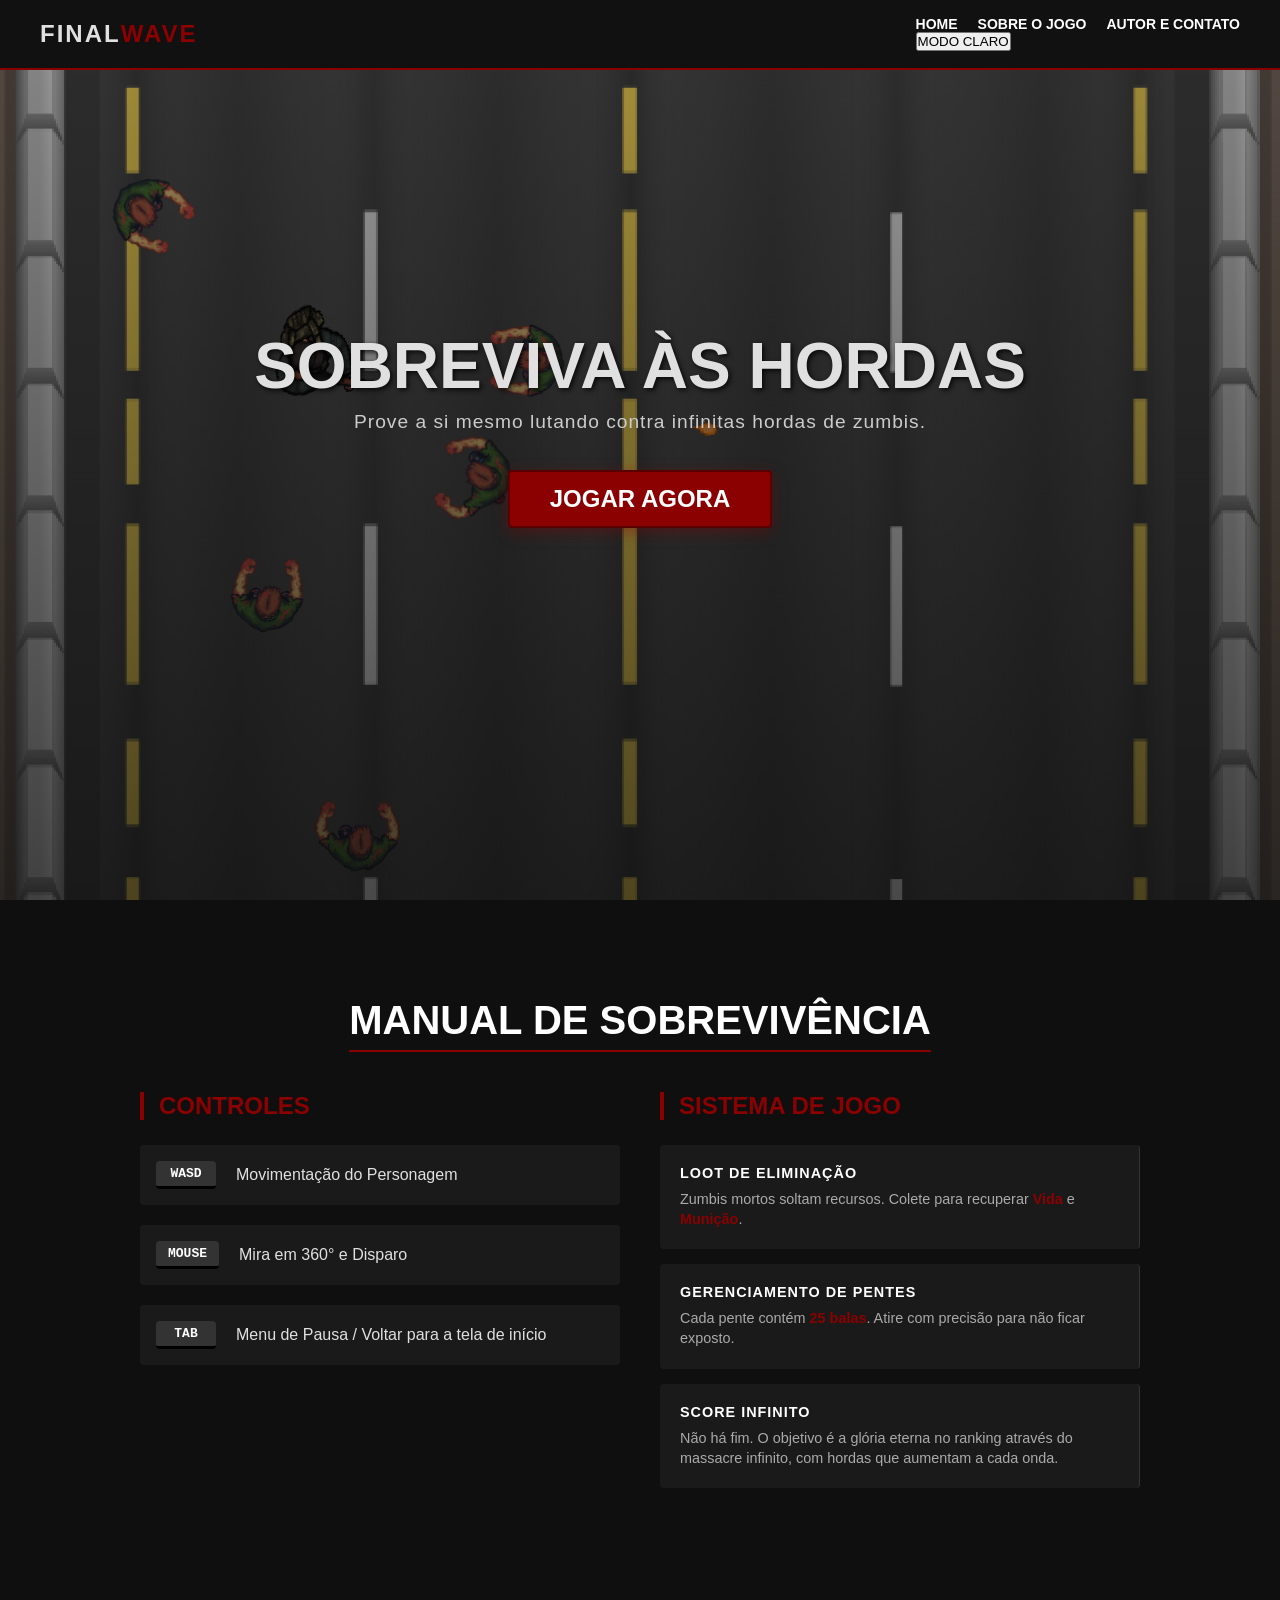
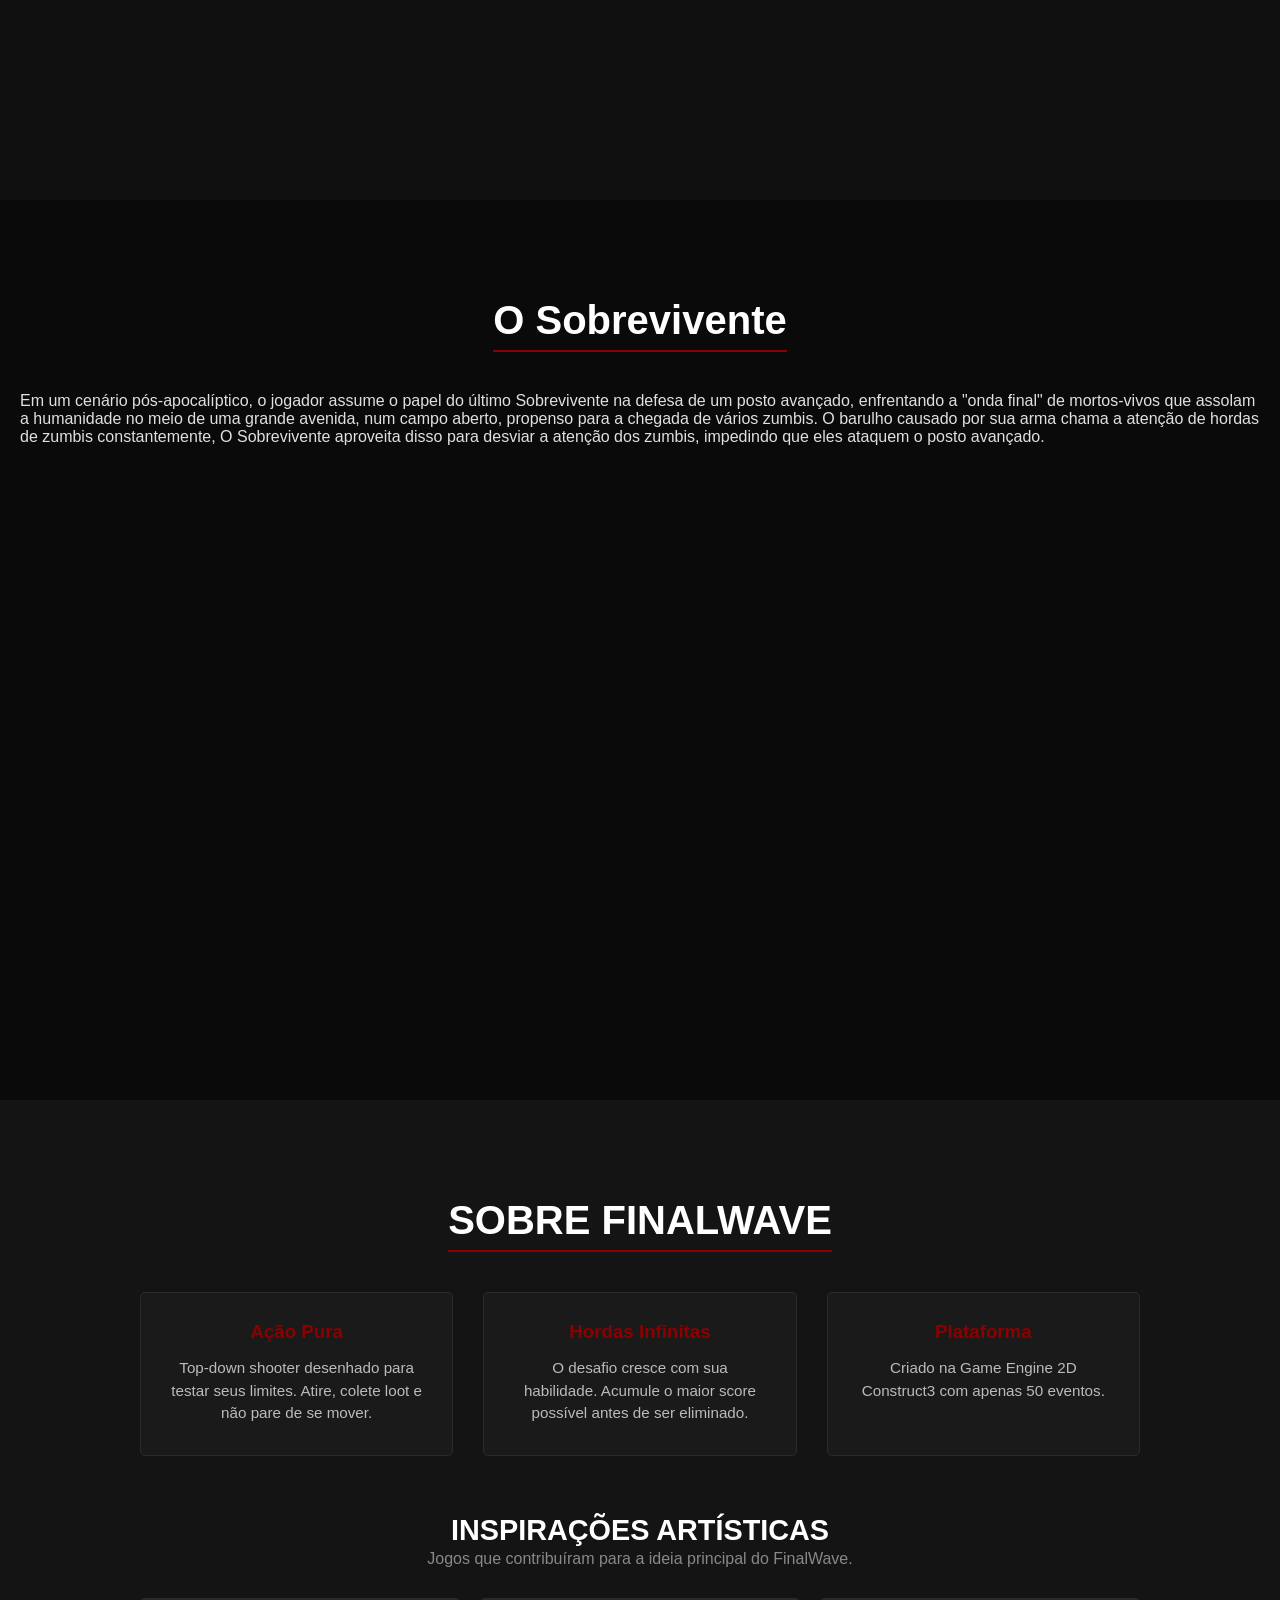
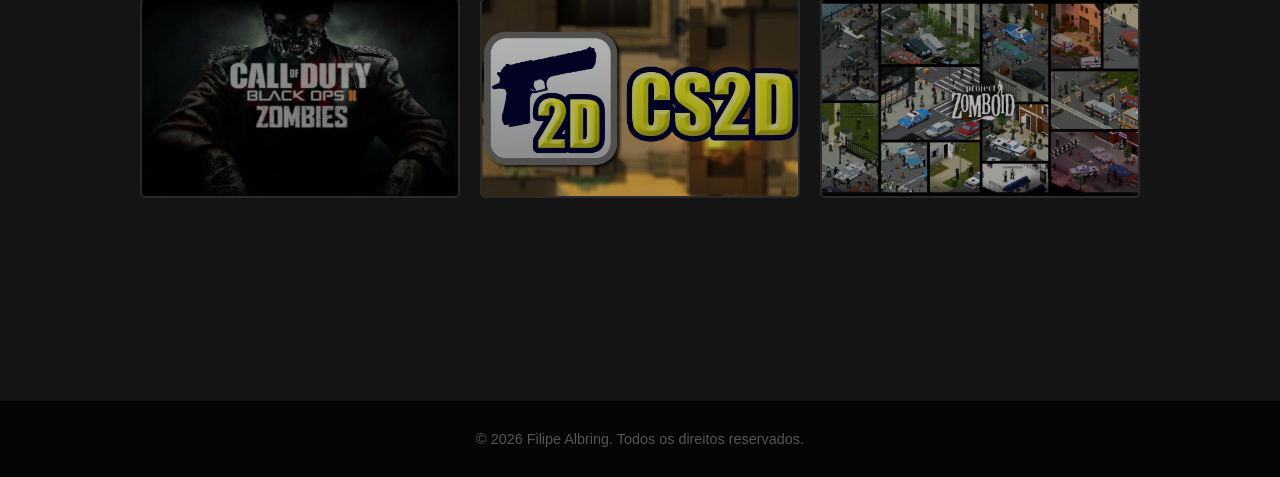
==== commit f0f80ba5: "Add files via upload" ====
--- a/index.html
+++ b/index.html
@@ -2,22 +2,37 @@
 <html lang="pt-BR">
 <head>
     <meta charset="UTF-8">
-    <meta name="viewport" content="width=device-width, initial-scale=1.0">
+    <meta name="viewport" content="width=device-width, initial-scale=1.0">
+    <script>
+        (function () {
+            try {
+                if (localStorage.getItem('finalwave-theme') === 'light') {
+                    document.documentElement.setAttribute('data-theme', 'light');
+                }
+            } catch (error) {}
+        }());
+    </script>
     <title>FinalWave - Sobrevivência Infinita</title>
-    <link rel="stylesheet" href="css/style.css?v=9">
-    <link rel="icon" href="imgs/fw.png" type="image/png">
+    <link rel="stylesheet" href="css/style.css?v=10">
+    <link rel="icon" href="imgs/fw.png" type="image/png">
 </head>
 <body>
 
     <header id="menu-superior">
         <div class="logo">FINAL<span>WAVE</span></div>
-        <nav>
-            <ul>
-                <li><a href="index.html">Home</a></li>
-                <li><a href="#sobre">Sobre o Jogo</a></li>
-                <li><a href="autor.html">Autor e Contato</a></li>
-            </ul>
-        </nav>
+        <div class="header-actions">
+            <nav>
+                <ul>
+                    <li><a href="index.html">Home</a></li>
+                    <li><a href="#sobre">Sobre o Jogo</a></li>
+                    <li><a href="autor.html">Autor e Contato</a></li>
+                </ul>
+            </nav>
+            <button class="theme-toggle" type="button" data-theme-toggle aria-label="Alternar entre tema escuro e claro" aria-pressed="false">
+                <span class="theme-toggle__indicator" aria-hidden="true"></span>
+                <span class="theme-toggle__label" data-theme-label>MODO CLARO</span>
+            </button>
+        </div>
     </header>
 
     <section id="inicio" class="hero">
@@ -29,9 +44,9 @@
         
         
             <div id="btn-container" class="cta-container">
-                <a href="game/index.html" target="_blank" rel="noopener noreferrer" class="btn-jogar">JOGAR AGORA</a>
-            </div>
-        </div>
+                <a href="game/index.html" target="_blank" rel="noopener noreferrer" class="btn-jogar">JOGAR AGORA</a>
+            </div>
+        </div>
     </section>
 
     <section id="jogar" class="secao-comandos">
@@ -69,6 +84,13 @@
                     <p>Não há fim. O objetivo é a glória eterna no ranking através do massacre infinito, com hordas que aumentam a cada onda.</p>
                 </div>
             </div>
+        </div>
+    </section>
+
+    <section class="secao-sobrevivente">
+        <h2>O Sobrevivente</h2>
+        <div class="sobrevivente-conteudo">
+            <p>Em um cenário pós-apocalíptico, o jogador assume o papel do último Sobrevivente na defesa de um posto avançado, enfrentando a "onda final" de mortos-vivos que assolam a humanidade no meio de uma grande avenida, num campo aberto, propenso para a chegada de vários zumbis. O barulho causado por sua arma chama a atenção de hordas de zumbis constantemente, O Sobrevivente aproveita disso para desviar a atenção dos zumbis, impedindo que eles ataquem o posto avançado.</p>
         </div>
     </section>
 
@@ -115,6 +137,6 @@
         <p>&copy; 2026 Filipe Albring. Todos os direitos reservados.</p>
     </footer>
 
-    <script src="javascript/script.js?v=9"></script>
-</body>
-</html>
+    <script src="javascript/script.js?v=10"></script>
+</body>
+</html>
--- a/css/style.css
+++ b/css/style.css
@@ -1,39 +1,38 @@
-/* Padronizar margens em diferentes navegadores */
-* {
-    margin: 0;
-    padding: 0;
-    box-sizing: border-box;
-    font-family: 'Segoe UI', Tahoma, Geneva, Verdana, sans-serif; /* provavelmente será trocado depois */
+* {
+    margin: 0;
+    padding: 0;
+    box-sizing: border-box;
+    font-family: "Segoe UI", Tahoma, Geneva, Verdana, sans-serif;
 }
 
 :root {
     --fonte-titulo: "Agency FB", "Arial Narrow", "Segoe UI", Tahoma, Geneva, Verdana, sans-serif;
-}
-
-/* Habilita o scroll suave ao clicar nos links do menu */
-html {
-    scroll-behavior: smooth;
-    background-color: #0a0a0a;
-    color: #e0e0e0;
-    scroll-padding-top: 70px; /* Força a âncora a parar abaixo do menu */
-}
-
-/* --- HEADER / MENU --- */
-#menu-superior {
-    position: fixed; /* Fixa no topo */
-    top: 0;
-    left: 0;
-    width: 100%;
-    height: 70px;
-    background-color: #111;
-    border-bottom: 2px solid #8b0000; /* Linha vermelho sangue */
-    display: flex;
-    justify-content: space-between;
-    align-items: center;
-    padding: 0 40px;
-    z-index: 1000; /* Garante que fique acima dos outros elementos */
-}
-
+    --hero-top-offset: 70px;
+    --cta-top-offset: 85px;
+}
+
+html {
+    scroll-behavior: smooth;
+    background-color: #0a0a0a;
+    color: #e0e0e0;
+    scroll-padding-top: var(--hero-top-offset);
+}
+
+#menu-superior {
+    position: fixed;
+    top: 0;
+    left: 0;
+    width: 100%;
+    height: 70px;
+    background-color: #111;
+    border-bottom: 2px solid #8b0000;
+    display: flex;
+    justify-content: space-between;
+    align-items: center;
+    padding: 0 40px;
+    z-index: 1000;
+}
+
 .logo {
     display: inline-flex;
     align-items: baseline;
@@ -49,7 +48,6 @@
 h3,
 h4,
 .btn-jogar,
-.btn-gigante,
 .legenda {
     font-family: var(--fonte-titulo);
 }
@@ -60,15 +58,15 @@
     font-weight: inherit;
     letter-spacing: inherit;
     line-height: inherit;
-    color: #8b0000; /* Destaque vermelho na palavra WAVE */
-}
-
-nav ul {
-    list-style: none;
-    display: flex;
-    gap: 20px;
-}
-
+    color: #8b0000;
+}
+
+nav ul {
+    list-style: none;
+    display: flex;
+    gap: 20px;
+}
+
 nav ul li a {
     color: #fff;
     text-decoration: none;
@@ -82,14 +80,13 @@
     line-height: 1.1;
     transition: color 0.2s;
 }
-
-nav ul li a:hover {
-    color: #8b0000;
-}
-
-/* --- PRIMEIRA TELA (HERO) --- */
+
+nav ul li a:hover {
+    color: #8b0000;
+}
+
 .hero {
-    height: 100vh; /* Ocupa 100% da altura da tela */
+    height: 100vh;
     display: flex;
     flex-direction: column;
     justify-content: center;
@@ -104,7 +101,7 @@
     background-position: center;
     background-repeat: no-repeat;
     background-size: cover;
-    padding-top: 70px; /* Compensa a altura do header fixo */
+    padding-top: var(--hero-top-offset);
 }
 
 .hero-bg {
@@ -121,52 +118,60 @@
 .hero-bg.ativa {
     opacity: 1;
 }
-
+
+.hero-content {
+    display: flex;
+    flex-direction: column;
+    align-items: center;
+    text-align: center;
+    position: relative;
+    z-index: 1;
+}
+
 .hero-content h1 {
     font-size: 4rem;
     text-transform: uppercase;
     margin-bottom: 10px;
     line-height: 0.95;
     text-align: center;
-    text-shadow: 2px 2px 5px rgba(0,0,0,0.8);
-}
-
+    text-shadow: 2px 2px 5px rgba(0, 0, 0, 0.8);
+}
+
 .hero-content p {
     font-size: 1.2rem;
-    color: #aaa;
-    text-align: center;
-    /*max-width: 600px;*/ /* estava atrapalhando a centralização do texto */
-
-}
-
-/* --- BOTÃO JOGAR --- */
-/* --- BOTÃO JOGAR --- */
+    margin: 0 auto;
+    max-width: 720px;
+    line-height: 1.6;
+    letter-spacing: 1px;
+    text-align: center;
+    color: #ccc;
+}
+
 .cta-container {
     width: 100%;
-    margin-top: 32px; /* Mantém o botão logo abaixo da descrição */
-    min-height: 64px; /* Reserva espaço quando o botão ficar fixo */
+    margin-top: 32px;
+    min-height: 64px;
     display: flex;
     justify-content: center;
     align-items: flex-start;
 }
-
-/* Agora aplicamos o fixed diretamente no botão, não no container inteiro */
-.cta-container.fixado-topo .btn-jogar {
-    position: fixed;
-    top: 85px; 
-    left: 50%;
-    transform: translateX(-50%);
-    z-index: 999;
-}
-
+
+.cta-container.fixado-topo .btn-jogar {
+    position: fixed;
+    top: var(--cta-top-offset);
+    left: 50%;
+    transform: translateX(-50%);
+    z-index: 999;
+}
+
 .btn-jogar {
     background-color: #8b0000;
-    color: white;
+    color: #fff;
     padding: 15px 40px;
-    font-size: 1.5rem;
-    font-weight: 900;
-    text-decoration: none;
-    border: 2px solid #5a0000;
+    font-size: 1.5rem;
+    font-weight: 900;
+    text-decoration: none;
+    border: 2px solid #5a0000;
     border-radius: 4px;
     text-transform: uppercase;
     box-shadow: 0 4px 15px rgba(139, 0, 0, 0.4);
@@ -178,7 +183,7 @@
     line-height: 1;
     min-height: 58px;
 }
-
+
 .btn-jogar:hover {
     background-color: #a00000;
     transform: scale(1.05);
@@ -187,16 +192,15 @@
 .cta-container.fixado-topo .btn-jogar:hover {
     transform: translateX(-50%) scale(1.05);
 }
-
-/* --- SEÇÕES: JOGAR E SOBRE --- */
-section {
-    min-height: 100vh;
-    padding: 100px 20px;
-    display: flex;
-    flex-direction: column;
-    align-items: center;
-}
-
+
+section {
+    min-height: 100vh;
+    padding: 100px 20px;
+    display: flex;
+    flex-direction: column;
+    align-items: center;
+}
+
 section h2 {
     font-size: 2.5rem;
     margin-bottom: 40px;
@@ -206,66 +210,29 @@
     text-align: center;
     line-height: 1;
 }
-
-/* Área reservada para o iframe do Construct 3 */
-.secao-jogo {
-    background-color: #0f0f0f;
-}
-
-/* --- NOVA ÁREA DE JOGO (Link Direto) --- */
-.jogar-direto-container {
-    background-color: #1a1a1a;
-    border: 1px solid #2a2a2a;
-    padding: 60px 40px;
-    border-radius: 8px;
-    text-align: center;
-    max-width: 600px;
-    width: 100%;
-    box-shadow: 0 10px 30px rgba(0,0,0,0.5);
-}
-
-.jogar-direto-container p {
-    color: #aaa;
-    font-size: 1.1rem;
-    margin-bottom: 30px;
-    line-height: 1.5;
-}
-
-.btn-gigante {
-    font-size: 1.8rem;
-    padding: 20px 50px;
-    display: inline-flex;
-    align-items: center;
-    justify-content: center;
-    text-align: center;
-    line-height: 1;
-    gap: 15px;
-}
-
-/* --- SEÇÃO DE COMANDOS E MECÂNICAS --- */
-.secao-comandos {
-    background-color: #0f0f0f;
-    padding: 100px 20px;
-}
-
-.grid-guia {
-    display: grid;
-    grid-template-columns: repeat(auto-fit, minmax(300px, 1fr));
-    gap: 40px;
-    max-width: 1000px;
-    width: 100%;
-}
-
-.bloco-guia h3 {
-    color: #8b0000;
-    margin-bottom: 25px;
-    font-size: 1.5rem;
-    text-transform: uppercase;
-    border-left: 4px solid #8b0000;
-    padding-left: 15px;
-}
-
-/* Estilo das Teclas */
+
+.secao-comandos {
+    background-color: #0f0f0f;
+    padding: 100px 20px;
+}
+
+.grid-guia {
+    display: grid;
+    grid-template-columns: repeat(auto-fit, minmax(300px, 1fr));
+    gap: 40px;
+    max-width: 1000px;
+    width: 100%;
+}
+
+.bloco-guia h3 {
+    color: #8b0000;
+    margin-bottom: 25px;
+    font-size: 1.5rem;
+    text-transform: uppercase;
+    border-left: 4px solid #8b0000;
+    padding-left: 15px;
+}
+
 .controle-item {
     display: flex;
     align-items: center;
@@ -277,20 +244,19 @@
     border: 1px solid transparent;
     transition: transform 0.3s ease, box-shadow 0.3s ease, border-color 0.3s ease;
 }
-
-.tecla {
-    background: #333;
-    color: #fff;
-    padding: 5px 12px;
-    border-radius: 4px;
-    font-family: monospace;
-    font-weight: bold;
-    border-bottom: 3px solid #000;
-    min-width: 60px;
-    text-align: center;
-}
-
-/* Cards de Mecânicas */
+
+.tecla {
+    background: #333;
+    color: #fff;
+    padding: 5px 12px;
+    border-radius: 4px;
+    font-family: monospace;
+    font-weight: bold;
+    border-bottom: 3px solid #000;
+    min-width: 60px;
+    text-align: center;
+}
+
 .mecanica-card {
     background: #1a1a1a;
     padding: 20px;
@@ -299,42 +265,36 @@
     border-right: 1px solid #333;
     transition: transform 0.3s ease, box-shadow 0.3s ease, border-color 0.3s ease;
 }
-
-.mecanica-card h4 {
-    color: #fff;
-    font-size: 0.9rem;
-    margin-bottom: 8px;
-    letter-spacing: 1px;
-}
-
-.mecanica-card p {
-    font-size: 0.9rem;
-    color: #aaa;
-    line-height: 1.4;
-}
-
-.mecanica-card strong {
-    color: #8b0000;
-}
-
-.placeholder-texto {
-    color: #444;
-    font-style: italic;
-}
-
-/* Cards informativos na seção sobre */
-.secao-sobre {
-    background-color: #141414;
-}
-
-.cards-container {
-    display: flex;
-    gap: 30px;
-    max-width: 1000px;
-    flex-wrap: wrap; /* Permite quebrar linha em telas menores */
-    justify-content: center;
-}
-
+
+.mecanica-card h4 {
+    color: #fff;
+    font-size: 0.9rem;
+    margin-bottom: 8px;
+    letter-spacing: 1px;
+}
+
+.mecanica-card p {
+    font-size: 0.9rem;
+    color: #aaa;
+    line-height: 1.4;
+}
+
+.mecanica-card strong {
+    color: #8b0000;
+}
+
+.secao-sobre {
+    background-color: #141414;
+}
+
+.cards-container {
+    display: flex;
+    gap: 30px;
+    max-width: 1000px;
+    flex-wrap: wrap;
+    justify-content: center;
+}
+
 .card {
     background-color: #1a1a1a;
     border: 1px solid #2a2a2a;
@@ -345,13 +305,13 @@
     text-align: center;
     transition: transform 0.3s ease, box-shadow 0.3s ease, border-color 0.3s ease;
 }
-
+
 .card h3 {
     color: #8b0000;
     margin-bottom: 15px;
     line-height: 1;
 }
-
+
 .card p {
     color: #bbb;
     font-size: 0.95rem;
@@ -365,192 +325,158 @@
     border-color: #8b0000;
     box-shadow: 0 0 18px rgba(139, 0, 0, 0.22);
 }
-
-/* --- GALERIA DE INSPIRAÇÕES --- */
-.inspiracoes-header {
-    text-align: center;
-    margin-top: 60px; /* Separa dos cards de texto */
-    margin-bottom: 30px;
-    width: 100%;
-}
-
+
+.inspiracoes-header {
+    text-align: center;
+    margin-top: 60px;
+    margin-bottom: 30px;
+    width: 100%;
+}
+
 .inspiracoes-header h3 {
     color: #fff;
     font-size: 1.8rem;
     text-transform: uppercase;
     line-height: 1;
 }
-
-.inspiracoes-header p {
-    color: #888;
-    margin-top: 5px;
-    font-size: 1rem;
-}
-
-.galeria-inspiracoes {
-    display: flex;
-    gap: 20px;
-    max-width: 1000px;
-    width: 100%;
-    flex-wrap: wrap;
-    justify-content: center;
-}
-
-.card-img {
-    position: relative;
-    background-color: #000;
-    border: 2px solid #2a2a2a;
-    border-radius: 5px;
-    overflow: hidden; /* Garante que a imagem não vaze ao dar zoom */
-    flex: 1;
-    min-width: 280px; /* Largura mínima para telas menores */
-    height: 200px; /* Altura fixa para manter o padrão */
-    cursor: crosshair; /* Cursor agressivo combinando com o tema shooter */
-}
-
-/* Configuração da imagem dentro do card */
-.card-img img {
-    width: 100%;
-    height: 100%;
-    object-fit: cover; /* Corta a imagem para preencher o espaço sem distorcer */
-    transition: transform 0.3s ease, opacity 0.3s ease;
-    opacity: 0.7; /* Imagem um pouco escura por padrão */
-}
-
-/* Efeito ao passar o mouse (Hover) */
-.card-img:hover img {
-    transform: scale(1.1); /* Zoom de 10% */
-    opacity: 1; /* Revela a cor original */
-}
-
-.card-img:hover {
-    border-color: #8b0000; /* Borda fica vermelha */
-    box-shadow: 0 0 15px rgba(139, 0, 0, 0.3);
-}
-
-/* Legenda sobre a imagem */
-.legenda {
-    position: absolute;
-    bottom: -40px; /* Esconde a legenda inicialmente */
-    left: 0;
-    width: 100%;
-    background: rgba(0, 0, 0, 0.8);
-    color: #fff;
-    text-align: center;
-    padding: 10px;
-    font-weight: bold;
-    text-transform: uppercase;
-    border-top: 1px solid #8b0000;
-    transition: bottom 0.3s ease; /* Animação de subida */
-}
-
-.card-img:hover .legenda {
-    bottom: 0; /* A legenda sobe ao passar o mouse */
-}
-
-/* Pagina sobre */
-/* --- AJUSTE DE ALINHAMENTO NA INDEX (HERO SECTION) --- */
-.hero-content {
+
+.inspiracoes-header p {
+    color: #888;
+    margin-top: 5px;
+    font-size: 1rem;
+}
+
+.galeria-inspiracoes {
+    display: flex;
+    gap: 20px;
+    max-width: 1000px;
+    width: 100%;
+    flex-wrap: wrap;
+    justify-content: center;
+}
+
+.card-img {
+    position: relative;
+    background-color: #000;
+    border: 2px solid #2a2a2a;
+    border-radius: 5px;
+    overflow: hidden;
+    flex: 1;
+    min-width: 280px;
+    height: 200px;
+    cursor: crosshair;
+}
+
+.card-img img {
+    width: 100%;
+    height: 100%;
+    object-fit: cover;
+    transition: transform 0.3s ease, opacity 0.3s ease;
+    opacity: 0.7;
+}
+
+.card-img:hover img {
+    transform: scale(1.1);
+    opacity: 1;
+}
+
+.card-img:hover {
+    border-color: #8b0000;
+    box-shadow: 0 0 15px rgba(139, 0, 0, 0.3);
+}
+
+.legenda {
+    position: absolute;
+    bottom: -40px;
+    left: 0;
+    width: 100%;
+    background: rgba(0, 0, 0, 0.8);
+    color: #fff;
+    text-align: center;
+    padding: 10px;
+    font-weight: bold;
+    text-transform: uppercase;
+    border-top: 1px solid #8b0000;
+    transition: bottom 0.3s ease;
+}
+
+.card-img:hover .legenda {
+    bottom: 0;
+}
+
+body.pagina-autor {
+    padding-top: calc(var(--cta-top-offset) + 85px);
     display: flex;
     flex-direction: column;
-    align-items: center; /* Garante que tudo fique no centro horizontal */
-    text-align: center;
-    position: relative;
-    z-index: 1;
-}
-
-.hero-content p {
-    margin: 0 auto; /* Centraliza o bloco de texto se ele tiver max-width */
-    max-width: 720px;
-    line-height: 1.6;
-    letter-spacing: 1px;
-    color: #ccc;
-}
-
-
-/* --- ESTILOS PARA A PÁGINA AUTOR --- */
-
-/* Transforma o botão em fixo permanentemente nesta página */
-/* --- ESTILOS PARA A PÁGINA AUTOR --- */
-
-/* Ajusta o layout para ser vertical e ocupar no mínimo a tela toda */
-body.pagina-autor {
-    padding-top: 170px; /* Empurra o conteúdo para baixo do botão fixo */
-    display: flex;
-    flex-direction: column;
-    min-height: 100vh;
-}
-
-/* Mantém o botão sempre visível abaixo do header */
-.cta-fixo-autor {
-    position: fixed;
-    top: 85px;
-    left: 50%;
-    transform: translateX(-50%);
-    z-index: 999;
-}
-
-.container-contato {
-    flex: 1; /* Ocupa o espaço entre o topo e o footer */
-    display: flex;
-    justify-content: center;
-    align-items: flex-start; /* Evita que o card estique verticalmente */
-    padding: 20px;
-}
-
-.perfil-card {
-    background-color: #1a1a1a;
-    border: 1px solid #8b0000;
-    padding: 40px;
-    border-radius: 8px;
-    max-width: 500px;
-    width: 100%;
-    text-align: center;
-    box-shadow: 0 10px 30px rgba(0,0,0,0.5);
-    height: auto; /* O card terá o tamanho exato do conteúdo */
-}
-
-/* Estilos internos do card permanecem iguais */
+    min-height: 100vh;
+}
+
+.cta-fixo-autor {
+    position: fixed;
+    top: var(--cta-top-offset);
+    left: 50%;
+    transform: translateX(-50%);
+    z-index: 999;
+}
+
+.container-contato {
+    display: flex;
+    justify-content: center;
+    align-items: flex-start;
+    padding: 20px;
+}
+
+.perfil-card {
+    background-color: #1a1a1a;
+    border: 1px solid #8b0000;
+    padding: 40px;
+    border-radius: 8px;
+    max-width: 500px;
+    width: 100%;
+    text-align: center;
+    box-shadow: 0 10px 30px rgba(0, 0, 0, 0.5);
+    height: auto;
+}
+
 .perfil-card h1 {
     color: #fff;
     margin-bottom: 15px;
     text-transform: uppercase;
     line-height: 1;
 }
-
-.bio {
-    color: #aaa;
-    margin-bottom: 30px;
-    line-height: 1.5;
-}
-
-.links-contato {
-    display: flex;
-    flex-direction: column;
-    gap: 15px;
-}
-
-.item-contato {
-    display: flex;
-    align-items: center;
-    justify-content: center;
-    gap: 15px;
-    background-color: #222;
-    padding: 15px;
-    border-radius: 5px;
-    color: #fff;
-    text-decoration: none;
-    border: 1px solid transparent;
-    transition: all 0.3s ease;
-}
-
-.item-contato:hover {
-    background-color: #2a2a2a;
-    border-color: #8b0000;
-    transform: translateY(-3px);
-}
-
-/* --- RODAPÉ --- */
+
+.bio {
+    color: #aaa;
+    margin-bottom: 30px;
+    line-height: 1.5;
+}
+
+.links-contato {
+    display: flex;
+    flex-direction: column;
+    gap: 15px;
+}
+
+.item-contato {
+    display: flex;
+    align-items: center;
+    justify-content: center;
+    gap: 15px;
+    background-color: #222;
+    padding: 15px;
+    border-radius: 5px;
+    color: #fff;
+    text-decoration: none;
+    border: 1px solid transparent;
+    transition: all 0.3s ease;
+}
+
+.item-contato:hover {
+    background-color: #2a2a2a;
+    border-color: #8b0000;
+    transform: translateY(-3px);
+}
+
 footer {
     text-align: center;
     padding: 30px;
@@ -561,17 +487,14 @@
     width: 100%;
 }
 
-body.pagina-autor .container-contato {
-    flex: 0 0 auto;
-}
-
 body.pagina-autor footer {
     margin-top: auto;
 }
 
 @media (max-width: 640px) {
-    html {
-        scroll-padding-top: 118px;
+    :root {
+        --hero-top-offset: 118px;
+        --cta-top-offset: 133px;
     }
 
     #menu-superior {
@@ -601,24 +524,7 @@
     }
 
     nav ul li a {
-        display: flex;
-        align-items: center;
-        justify-content: center;
         font-size: 12px;
         line-height: 1.15;
-        text-align: center;
     }
-
-    .hero {
-        padding-top: 118px;
-    }
-
-    .cta-container.fixado-topo .btn-jogar,
-    .cta-fixo-autor {
-        top: 133px;
-    }
-
-    body.pagina-autor {
-        padding-top: 218px;
-    }
-}
+}
